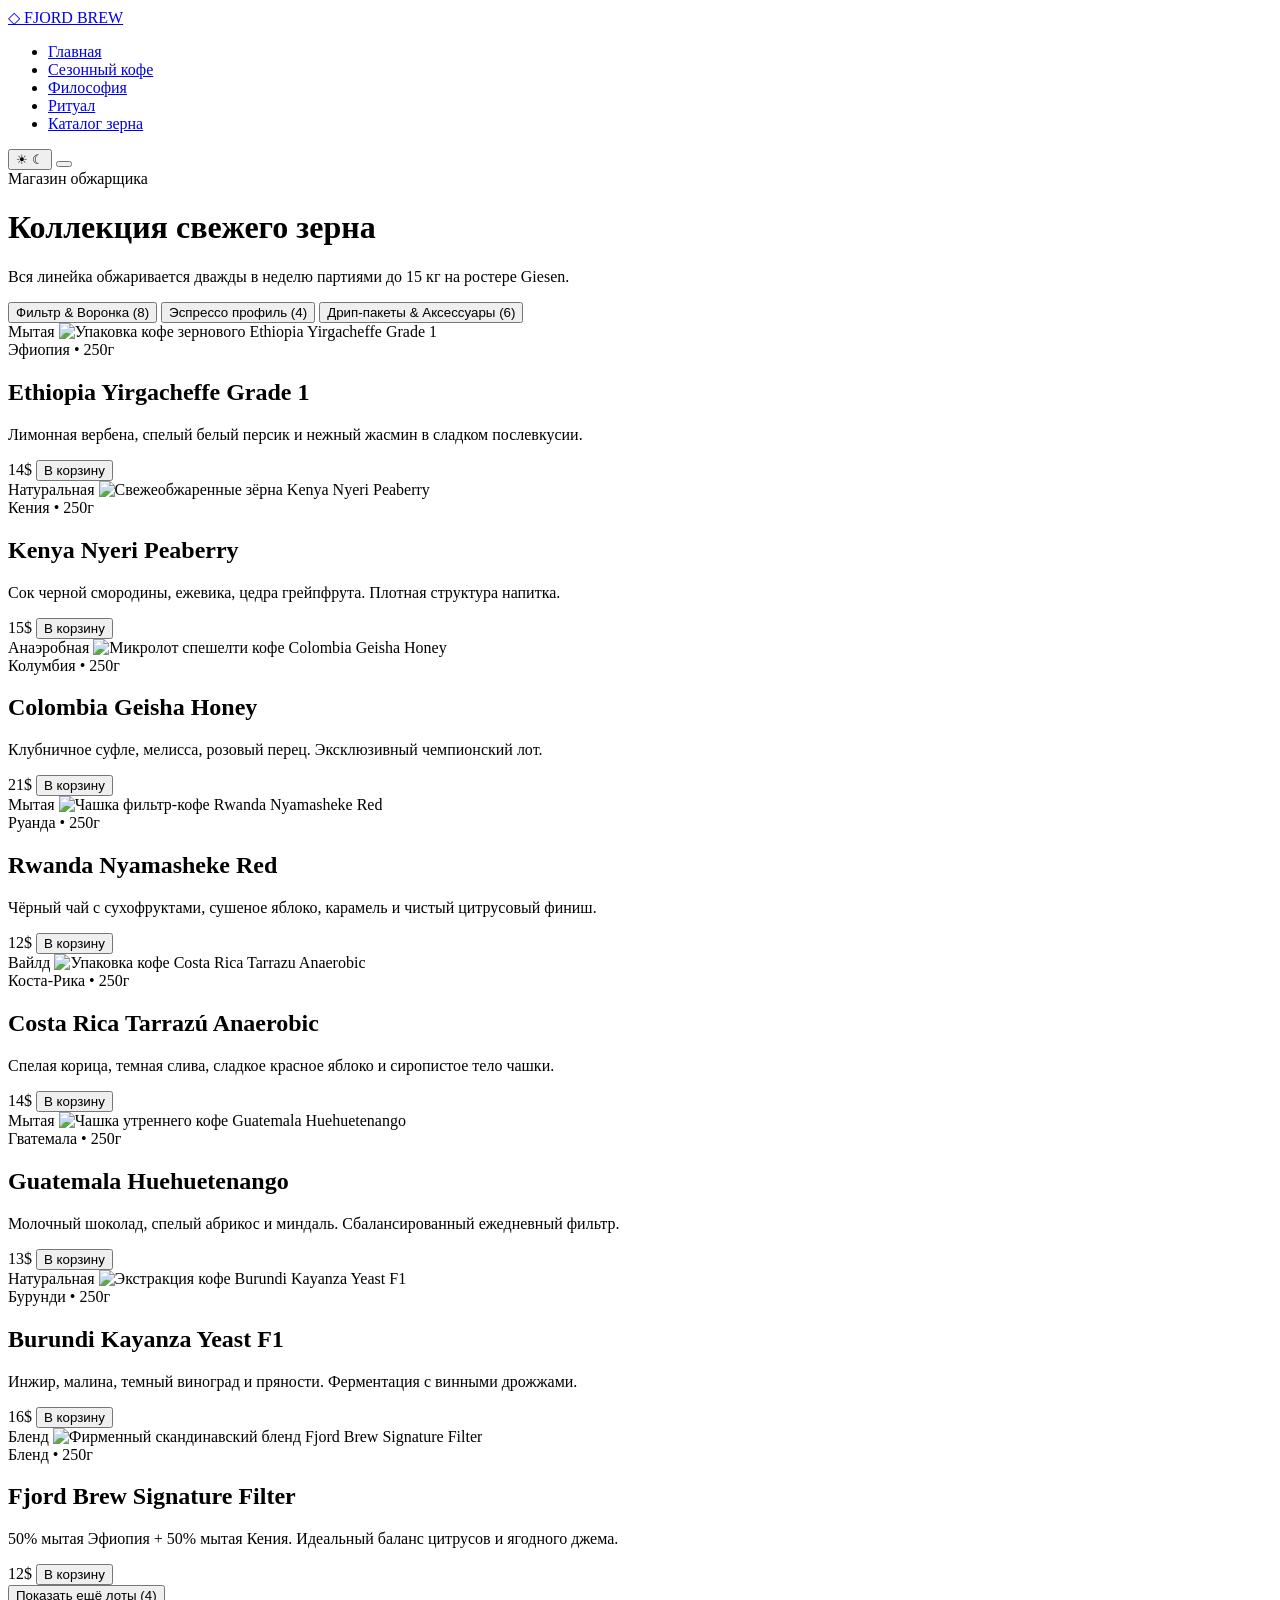
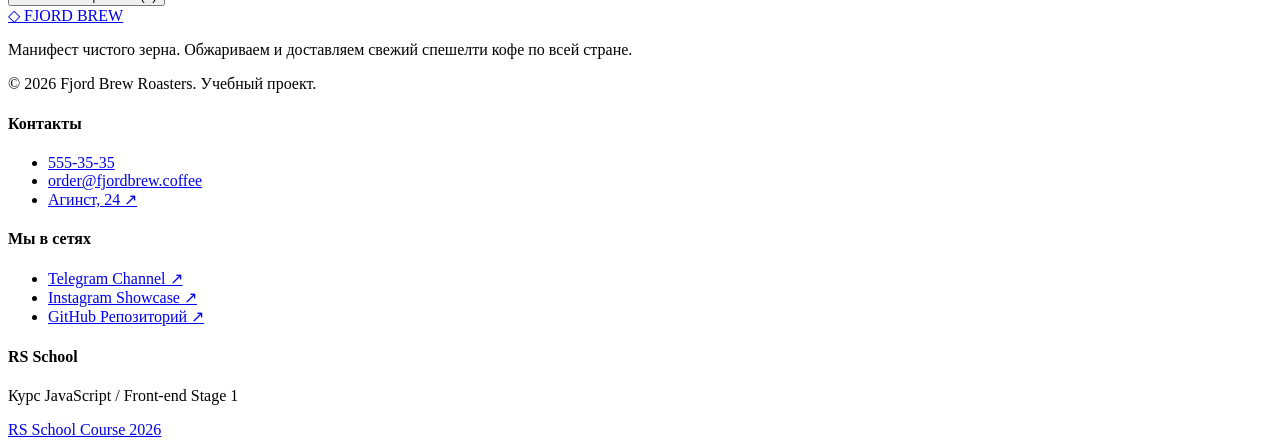
==== menu.html @ 1b370bf7 "feat:add menu html content" ====
<!DOCTYPE html>
<html lang="ru" data-theme="light">
<head>
  <meta charset="UTF-8">
  <meta name="viewport" content="width=device-width, initial-scale=1.0">
  <title>Каталог спешелти кофе — Fjord Brew </title>
  <link rel="icon" href="data:image/svg+xml,<svg xmlns='http://www.w3.org/2000/svg' viewBox='0 0 24 24' fill='%23244238'><path d='M2 21h18v-2H2v2zM20 8h-2V5h2v3zm0-5H4v10a4 4 0 004 4h6a4 4 0 004-4v-3h2a2 2 0 002-2V5a2 2 0 00-2-2z'/></svg>" type="image/svg+xml">
  <link rel="stylesheet" href="styles.css">
</head>
<body>
 
  <header class="header">
    <div class="container header__container">
      <a href="index.html" class="logo" aria-label="Fjord Brew главная">
        <span class="logo__mark">◇</span> FJORD BREW
      </a>

      <nav class="nav" aria-label="Основная навигация">
        <ul class="nav__list">
          <li class="nav__item"><a href="index.html#hero" class="nav__link">Главная</a></li>
          <li class="nav__item"><a href="index.html#featured" class="nav__link">Сезонный кофе</a></li>
          <li class="nav__item"><a href="index.html#philosophy" class="nav__link">Философия</a></li>
          <li class="nav__item"><a href="index.html#ritual" class="nav__link">Ритуал</a></li>
          <li class="nav__item"><a href="catalog.html" class="nav__link active">Каталог зерна</a></li>
        </ul>
      </nav>

      <div class="header__actions">
        <button class="theme-toggle" id="theme-toggle" type="button" aria-label="Переключить тему" title="Сменить тему">
          <span class="theme-toggle__icon theme-toggle__icon--light" aria-hidden="true">☀</span>
          <span class="theme-toggle__icon theme-toggle__icon--dark" aria-hidden="true">☾</span>
        </button>

        <button class="burger-btn" type="button" aria-label="Открыть мобильное меню" aria-expanded="false">
          <span class="burger-btn__bar"></span>
          <span class="burger-btn__bar"></span>
          <span class="burger-btn__bar"></span>
        </button>
      </div>
    </div>
  </header>

  <main class="catalog-page">
    <div class="container">
      
      <header class="catalog-header">
        <span class="badge">Магазин обжарщика</span>
        <h1 class="catalog-title">Коллекция свежего зерна</h1>
        <p class="catalog-desc">Вся линейка обжаривается дважды в неделю партиями до 15 кг на ростере Giesen.</p>
      </header>

      
      <div class="catalog-tabs" role="tablist" aria-label="Категории продуктов">
        <button class="tab-btn active" role="tab" aria-selected="true" type="button">Фильтр &amp; Воронка (8)</button>
        <button class="tab-btn" role="tab" aria-selected="false" type="button">Эспрессо профиль (4)</button>
        <button class="tab-btn" role="tab" aria-selected="false" type="button">Дрип-пакеты &amp; Аксессуары (6)</button>
      </div>

      <section class="catalog-grid" aria-label="Список кофе">
        <article class="product-card">
          <div class="product-card__thumb">
            <span class="product-card__tag">Мытая</span>
            <img 
              src="https://images.unsplash.com/photo-1514432324607-a09d9b4aefdd?auto=format&fit=crop&w=600&q=80" 
              alt="Упаковка кофе зернового Ethiopia Yirgacheffe Grade 1" 
              class="product-card__img"
              loading="lazy"
            >
          </div>
          <div class="product-card__body">
            <span class="product-card__sub">Эфиопия • 250г</span>
            <h2 class="product-card__title">Ethiopia Yirgacheffe Grade 1</h2>
            <p class="product-card__desc">Лимонная вербена, спелый белый персик и нежный жасмин в сладком послевкусии.</p>
            <div class="product-card__footer">
              <span class="product-card__price">14$</span>
              <button class="btn btn--outline" type="button">В корзину</button>
            </div>
          </div>
        </article>

        <article class="product-card">
          <div class="product-card__thumb">
            <span class="product-card__tag">Натуральная</span>
            <img 
              src="https://images.unsplash.com/photo-1509042239860-f550ce710b93?auto=format&fit=crop&w=600&q=80" 
              alt="Свежеобжаренные зёрна Kenya Nyeri Peaberry" 
              class="product-card__img"
              loading="lazy"
            >
          </div>
          <div class="product-card__body">
            <span class="product-card__sub">Кения • 250г</span>
            <h2 class="product-card__title">Kenya Nyeri Peaberry</h2>
            <p class="product-card__desc">Сок черной смородины, ежевика, цедра грейпфрута. Плотная структура напитка.</p>
            <div class="product-card__footer">
              <span class="product-card__price">15$</span>
              <button class="btn btn--outline" type="button">В корзину</button>
            </div>
          </div>
        </article>

       
        <article class="product-card">
          <div class="product-card__thumb">
            <span class="product-card__tag">Анаэробная</span>
            <img 
              src="https://images.unsplash.com/photo-1518832553480-cd0e625ed3e6?auto=format&fit=crop&w=600&q=80" 
              alt="Микролот спешелти кофе Colombia Geisha Honey" 
              class="product-card__img"
              loading="lazy"
            >
          </div>
          <div class="product-card__body">
            <span class="product-card__sub">Колумбия • 250г</span>
            <h2 class="product-card__title">Colombia Geisha Honey</h2>
            <p class="product-card__desc">Клубничное суфле, мелисса, розовый перец. Эксклюзивный чемпионский лот.</p>
            <div class="product-card__footer">
              <span class="product-card__price">21$</span>
              <button class="btn btn--outline" type="button">В корзину</button>
            </div>
          </div>
        </article>

        <article class="product-card">
          <div class="product-card__thumb">
            <span class="product-card__tag">Мытая</span>
            <img 
              src="https://images.unsplash.com/photo-1497935586351-b67a49e012bf?auto=format&fit=crop&w=600&q=80" 
              alt="Чашка фильтр-кофе Rwanda Nyamasheke Red" 
              class="product-card__img"
              loading="lazy"
            >
          </div>
          <div class="product-card__body">
            <span class="product-card__sub">Руанда • 250г</span>
            <h2 class="product-card__title">Rwanda Nyamasheke Red</h2>
            <p class="product-card__desc">Чёрный чай с сухофруктами, сушеное яблоко, карамель и чистый цитрусовый финиш.</p>
            <div class="product-card__footer">
              <span class="product-card__price">12$</span>
              <button class="btn btn--outline" type="button">В корзину</button>
            </div>
          </div>
        </article>

        <article class="product-card">
          <div class="product-card__thumb">
            <span class="product-card__tag">Вайлд</span>
            <img 
              src="https://images.unsplash.com/photo-1521302080334-4bebac2763a6?auto=format&fit=crop&w=600&q=80" 
              alt="Упаковка кофе Costa Rica Tarrazu Anaerobic" 
              class="product-card__img"
              loading="lazy"
            >
          </div>
          <div class="product-card__body">
            <span class="product-card__sub">Коста-Рика • 250г</span>
            <h2 class="product-card__title">Costa Rica Tarrazú Anaerobic</h2>
            <p class="product-card__desc">Спелая корица, темная слива, сладкое красное яблоко и сиропистое тело чашки.</p>
            <div class="product-card__footer">
              <span class="product-card__price">14$</span>
              <button class="btn btn--outline" type="button">В корзину</button>
            </div>
          </div>
        </article>

        <article class="product-card">
          <div class="product-card__thumb">
            <span class="product-card__tag">Мытая</span>
            <img 
              src="https://images.unsplash.com/photo-1511920170033-f8396924c348?auto=format&fit=crop&w=600&q=80" 
              alt="Чашка утреннего кофе Guatemala Huehuetenango" 
              class="product-card__img"
              loading="lazy"
            >
          </div>
          <div class="product-card__body">
            <span class="product-card__sub">Гватемала • 250г</span>
            <h2 class="product-card__title">Guatemala Huehuetenango</h2>
            <p class="product-card__desc">Молочный шоколад, спелый абрикос и миндаль. Сбалансированный ежедневный фильтр.</p>
            <div class="product-card__footer">
              <span class="product-card__price">13$</span>
              <button class="btn btn--outline" type="button">В корзину</button>
            </div>
          </div>
        </article>

        <article class="product-card">
          <div class="product-card__thumb">
            <span class="product-card__tag">Натуральная</span>
            <img 
              src="https://images.unsplash.com/photo-1442512595331-e89e73853f31?auto=format&fit=crop&w=600&q=80" 
              alt="Экстракция кофе Burundi Kayanza Yeast F1" 
              class="product-card__img"
              loading="lazy"
            >
          </div>
          <div class="product-card__body">
            <span class="product-card__sub">Бурунди • 250г</span>
            <h2 class="product-card__title">Burundi Kayanza Yeast F1</h2>
            <p class="product-card__desc">Инжир, малина, темный виноград и пряности. Ферментация с винными дрожжами.</p>
            <div class="product-card__footer">
              <span class="product-card__price">16$</span>
              <button class="btn btn--outline" type="button">В корзину</button>
            </div>
          </div>
        </article>

        <article class="product-card">
          <div class="product-card__thumb">
            <span class="product-card__tag">Бленд</span>
            <img 
              src="https://images.unsplash.com/photo-1501339847302-ac426a4a7cbb?auto=format&fit=crop&w=600&q=80" 
              alt="Фирменный скандинавский бленд Fjord Brew Signature Filter" 
              class="product-card__img"
              loading="lazy"
            >
          </div>
          <div class="product-card__body">
            <span class="product-card__sub">Бленд • 250г</span>
            <h2 class="product-card__title">Fjord Brew Signature Filter</h2>
            <p class="product-card__desc">50% мытая Эфиопия + 50% мытая Кения. Идеальный баланс цитрусов и ягодного джема.</p>
            <div class="product-card__footer">
              <span class="product-card__price">12$</span>
              <button class="btn btn--outline" type="button">В корзину</button>
            </div>
          </div>
        </article>
      </section>

      <div class="catalog-more">
        <button class="btn btn--secondary btn--large" id="load-more-btn" type="button">
          Показать ещё лоты (4)
        </button>
      </div>
    </div>
  </main>


  <footer class="footer">
    <div class="container footer__container">
      <div class="footer__col footer__brand">
        <a href="index.html" class="logo logo--footer">
          <span class="logo__mark">◇</span> FJORD BREW
        </a>
        <p class="footer__text">
          Манифест чистого зерна. Обжариваем и доставляем свежий спешелти кофе по всей стране.
        </p>
        <span class="footer__copy">© 2026 Fjord Brew Roasters. Учебный проект.</span>
      </div>

      <div class="footer__col">
        <h4 class="footer__heading">Контакты</h4>
        <ul class="footer__links">
          <li><a href="tel:+78005553535" class="footer__link">555-35-35</a></li>
          <li><a href="mailto:order@fjordbrew.coffee" class="footer__link">order@fjordbrew.coffee</a></li>
          <li>
            <a href="https://maps.google.com" target="_blank" rel="noopener noreferrer" class="footer__link">
              Агинст, 24 ↗
            </a>
          </li>
        </ul>
      </div>

      <div class="footer__col">
        <h4 class="footer__heading">Мы в сетях</h4>
        <ul class="footer__links">
          <li><a href="https://t.me" target="_blank" rel="noopener noreferrer" class="footer__link">Telegram Channel ↗</a></li>
          <li><a href="https://instagram.com" target="_blank" rel="noopener noreferrer" class="footer__link">Instagram Showcase ↗</a></li>
          <li><a href="https://github.com" target="_blank" rel="noopener noreferrer" class="footer__link">GitHub Репозиторий ↗</a></li>
        </ul>
      </div>

      <div class="footer__col footer__rss">
        <h4 class="footer__heading">RS School</h4>
        <p class="footer__text">Курс JavaScript / Front-end Stage 1</p>
        <a href="https://rs.school/courses/javascript-ru" target="_blank" rel="noopener noreferrer" class="rss-badge" aria-label="RS School JS Course">
          <span class="rss-badge__tag">RS School</span> Course 2026
        </a>
      </div>
    </div>
  </footer>

  <script src="js/script.js"></script>
</body>
</html>
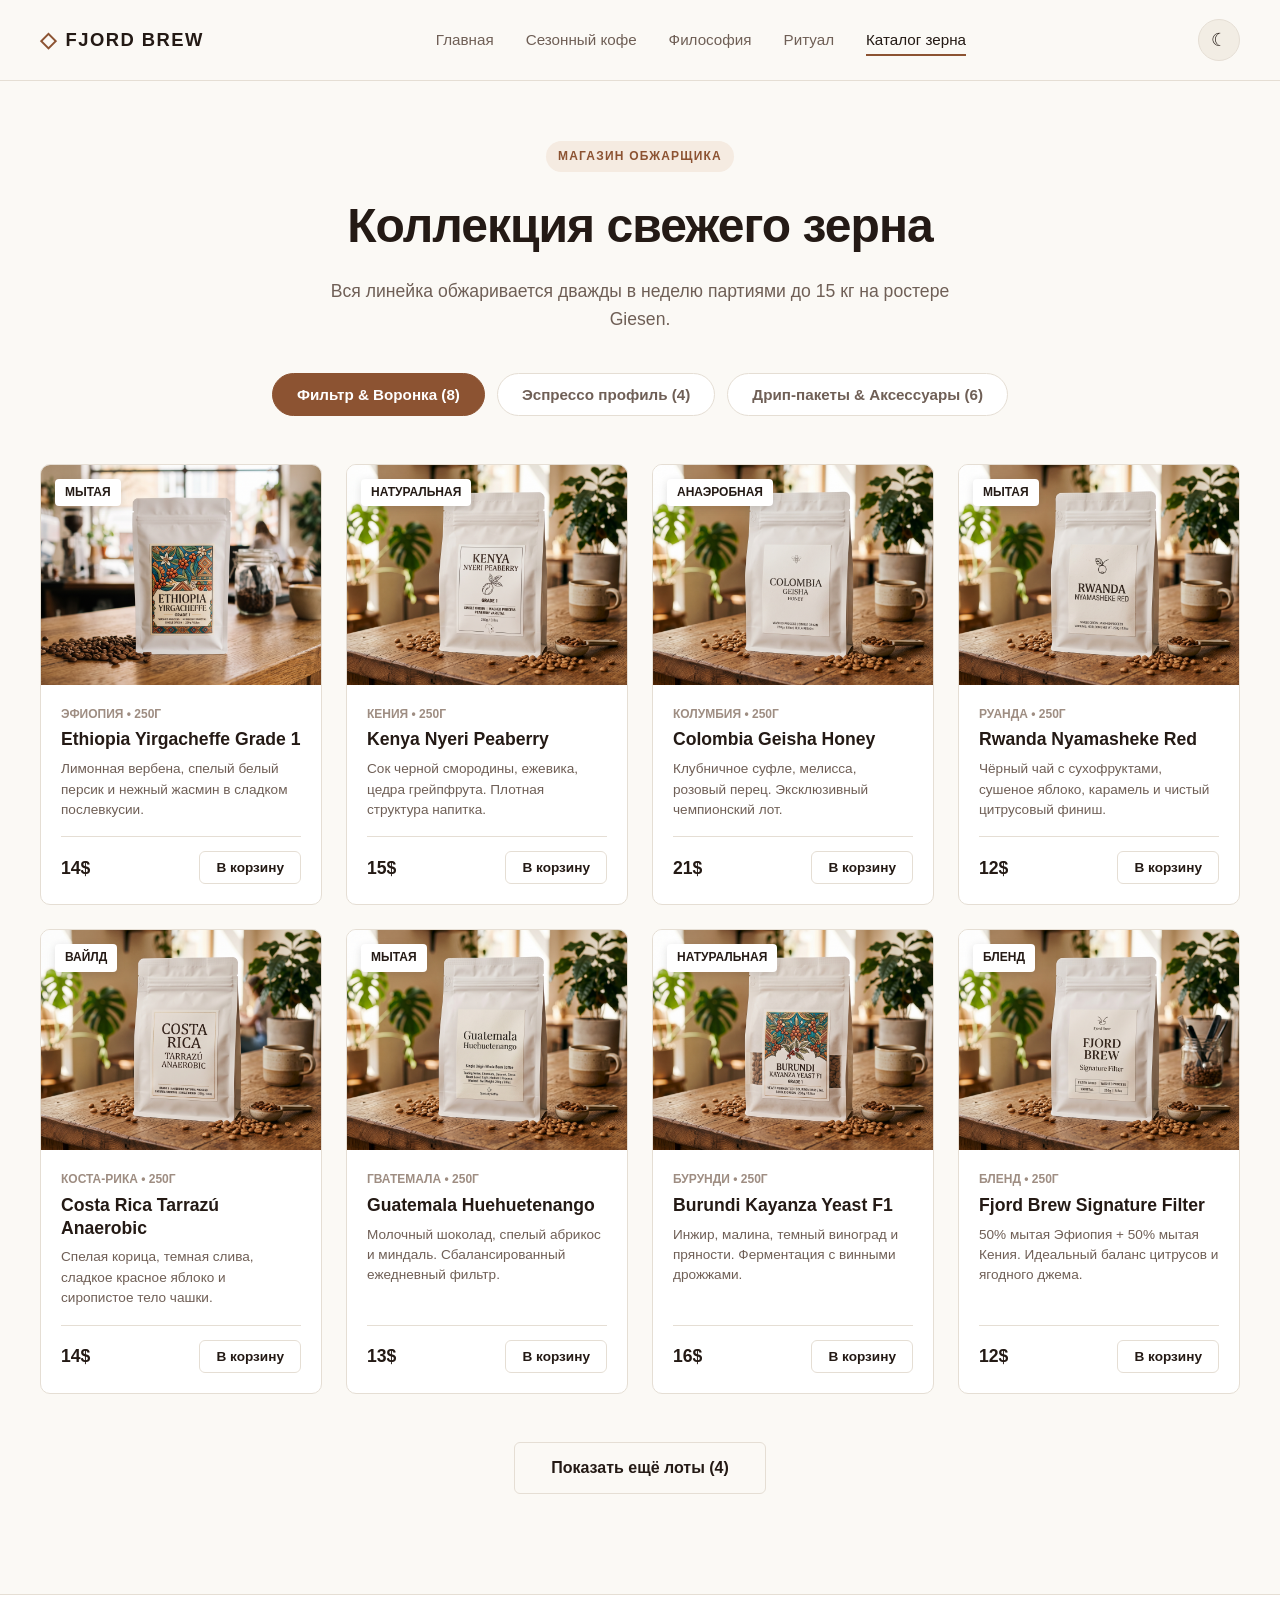
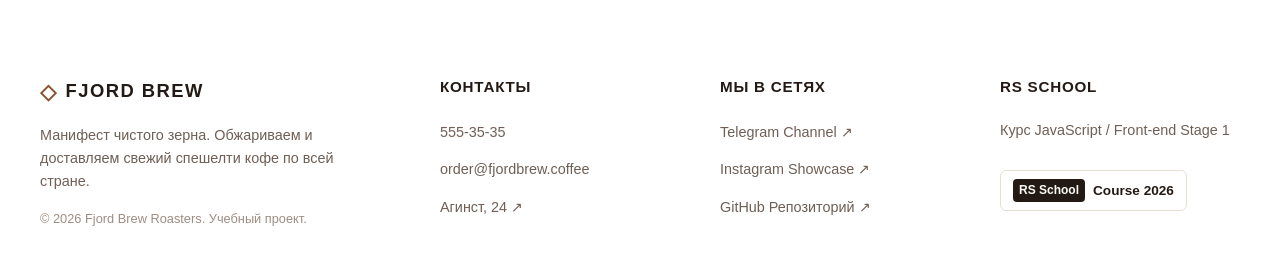
==== commit 5519e442: "feat: add styles and js script" ====
--- a/menu.html
+++ b/menu.html
@@ -1,285 +1,429 @@
-<!DOCTYPE html>
+<!doctype html>
 <html lang="ru" data-theme="light">
-<head>
-  <meta charset="UTF-8">
-  <meta name="viewport" content="width=device-width, initial-scale=1.0">
-  <title>Каталог спешелти кофе — Fjord Brew </title>
-  <link rel="icon" href="data:image/svg+xml,<svg xmlns='http://www.w3.org/2000/svg' viewBox='0 0 24 24' fill='%23244238'><path d='M2 21h18v-2H2v2zM20 8h-2V5h2v3zm0-5H4v10a4 4 0 004 4h6a4 4 0 004-4v-3h2a2 2 0 002-2V5a2 2 0 00-2-2z'/></svg>" type="image/svg+xml">
-  <link rel="stylesheet" href="styles.css">
-</head>
-<body>
- 
-  <header class="header">
-    <div class="container header__container">
-      <a href="index.html" class="logo" aria-label="Fjord Brew главная">
-        <span class="logo__mark">◇</span> FJORD BREW
-      </a>
-
-      <nav class="nav" aria-label="Основная навигация">
-        <ul class="nav__list">
-          <li class="nav__item"><a href="index.html#hero" class="nav__link">Главная</a></li>
-          <li class="nav__item"><a href="index.html#featured" class="nav__link">Сезонный кофе</a></li>
-          <li class="nav__item"><a href="index.html#philosophy" class="nav__link">Философия</a></li>
-          <li class="nav__item"><a href="index.html#ritual" class="nav__link">Ритуал</a></li>
-          <li class="nav__item"><a href="catalog.html" class="nav__link active">Каталог зерна</a></li>
-        </ul>
-      </nav>
-
-      <div class="header__actions">
-        <button class="theme-toggle" id="theme-toggle" type="button" aria-label="Переключить тему" title="Сменить тему">
-          <span class="theme-toggle__icon theme-toggle__icon--light" aria-hidden="true">☀</span>
-          <span class="theme-toggle__icon theme-toggle__icon--dark" aria-hidden="true">☾</span>
-        </button>
-
-        <button class="burger-btn" type="button" aria-label="Открыть мобильное меню" aria-expanded="false">
-          <span class="burger-btn__bar"></span>
-          <span class="burger-btn__bar"></span>
-          <span class="burger-btn__bar"></span>
-        </button>
-      </div>
-    </div>
-  </header>
-
-  <main class="catalog-page">
-    <div class="container">
-      
-      <header class="catalog-header">
-        <span class="badge">Магазин обжарщика</span>
-        <h1 class="catalog-title">Коллекция свежего зерна</h1>
-        <p class="catalog-desc">Вся линейка обжаривается дважды в неделю партиями до 15 кг на ростере Giesen.</p>
-      </header>
-
-      
-      <div class="catalog-tabs" role="tablist" aria-label="Категории продуктов">
-        <button class="tab-btn active" role="tab" aria-selected="true" type="button">Фильтр &amp; Воронка (8)</button>
-        <button class="tab-btn" role="tab" aria-selected="false" type="button">Эспрессо профиль (4)</button>
-        <button class="tab-btn" role="tab" aria-selected="false" type="button">Дрип-пакеты &amp; Аксессуары (6)</button>
-      </div>
-
-      <section class="catalog-grid" aria-label="Список кофе">
-        <article class="product-card">
-          <div class="product-card__thumb">
-            <span class="product-card__tag">Мытая</span>
-            <img 
-              src="https://images.unsplash.com/photo-1514432324607-a09d9b4aefdd?auto=format&fit=crop&w=600&q=80" 
-              alt="Упаковка кофе зернового Ethiopia Yirgacheffe Grade 1" 
-              class="product-card__img"
-              loading="lazy"
-            >
-          </div>
-          <div class="product-card__body">
-            <span class="product-card__sub">Эфиопия • 250г</span>
-            <h2 class="product-card__title">Ethiopia Yirgacheffe Grade 1</h2>
-            <p class="product-card__desc">Лимонная вербена, спелый белый персик и нежный жасмин в сладком послевкусии.</p>
-            <div class="product-card__footer">
-              <span class="product-card__price">14$</span>
-              <button class="btn btn--outline" type="button">В корзину</button>
-            </div>
-          </div>
-        </article>
-
-        <article class="product-card">
-          <div class="product-card__thumb">
-            <span class="product-card__tag">Натуральная</span>
-            <img 
-              src="https://images.unsplash.com/photo-1509042239860-f550ce710b93?auto=format&fit=crop&w=600&q=80" 
-              alt="Свежеобжаренные зёрна Kenya Nyeri Peaberry" 
-              class="product-card__img"
-              loading="lazy"
-            >
-          </div>
-          <div class="product-card__body">
-            <span class="product-card__sub">Кения • 250г</span>
-            <h2 class="product-card__title">Kenya Nyeri Peaberry</h2>
-            <p class="product-card__desc">Сок черной смородины, ежевика, цедра грейпфрута. Плотная структура напитка.</p>
-            <div class="product-card__footer">
-              <span class="product-card__price">15$</span>
-              <button class="btn btn--outline" type="button">В корзину</button>
-            </div>
-          </div>
-        </article>
-
-       
-        <article class="product-card">
-          <div class="product-card__thumb">
-            <span class="product-card__tag">Анаэробная</span>
-            <img 
-              src="https://images.unsplash.com/photo-1518832553480-cd0e625ed3e6?auto=format&fit=crop&w=600&q=80" 
-              alt="Микролот спешелти кофе Colombia Geisha Honey" 
-              class="product-card__img"
-              loading="lazy"
-            >
-          </div>
-          <div class="product-card__body">
-            <span class="product-card__sub">Колумбия • 250г</span>
-            <h2 class="product-card__title">Colombia Geisha Honey</h2>
-            <p class="product-card__desc">Клубничное суфле, мелисса, розовый перец. Эксклюзивный чемпионский лот.</p>
-            <div class="product-card__footer">
-              <span class="product-card__price">21$</span>
-              <button class="btn btn--outline" type="button">В корзину</button>
-            </div>
-          </div>
-        </article>
-
-        <article class="product-card">
-          <div class="product-card__thumb">
-            <span class="product-card__tag">Мытая</span>
-            <img 
-              src="https://images.unsplash.com/photo-1497935586351-b67a49e012bf?auto=format&fit=crop&w=600&q=80" 
-              alt="Чашка фильтр-кофе Rwanda Nyamasheke Red" 
-              class="product-card__img"
-              loading="lazy"
-            >
-          </div>
-          <div class="product-card__body">
-            <span class="product-card__sub">Руанда • 250г</span>
-            <h2 class="product-card__title">Rwanda Nyamasheke Red</h2>
-            <p class="product-card__desc">Чёрный чай с сухофруктами, сушеное яблоко, карамель и чистый цитрусовый финиш.</p>
-            <div class="product-card__footer">
-              <span class="product-card__price">12$</span>
-              <button class="btn btn--outline" type="button">В корзину</button>
-            </div>
-          </div>
-        </article>
-
-        <article class="product-card">
-          <div class="product-card__thumb">
-            <span class="product-card__tag">Вайлд</span>
-            <img 
-              src="https://images.unsplash.com/photo-1521302080334-4bebac2763a6?auto=format&fit=crop&w=600&q=80" 
-              alt="Упаковка кофе Costa Rica Tarrazu Anaerobic" 
-              class="product-card__img"
-              loading="lazy"
-            >
-          </div>
-          <div class="product-card__body">
-            <span class="product-card__sub">Коста-Рика • 250г</span>
-            <h2 class="product-card__title">Costa Rica Tarrazú Anaerobic</h2>
-            <p class="product-card__desc">Спелая корица, темная слива, сладкое красное яблоко и сиропистое тело чашки.</p>
-            <div class="product-card__footer">
-              <span class="product-card__price">14$</span>
-              <button class="btn btn--outline" type="button">В корзину</button>
-            </div>
-          </div>
-        </article>
-
-        <article class="product-card">
-          <div class="product-card__thumb">
-            <span class="product-card__tag">Мытая</span>
-            <img 
-              src="https://images.unsplash.com/photo-1511920170033-f8396924c348?auto=format&fit=crop&w=600&q=80" 
-              alt="Чашка утреннего кофе Guatemala Huehuetenango" 
-              class="product-card__img"
-              loading="lazy"
-            >
-          </div>
-          <div class="product-card__body">
-            <span class="product-card__sub">Гватемала • 250г</span>
-            <h2 class="product-card__title">Guatemala Huehuetenango</h2>
-            <p class="product-card__desc">Молочный шоколад, спелый абрикос и миндаль. Сбалансированный ежедневный фильтр.</p>
-            <div class="product-card__footer">
-              <span class="product-card__price">13$</span>
-              <button class="btn btn--outline" type="button">В корзину</button>
-            </div>
-          </div>
-        </article>
-
-        <article class="product-card">
-          <div class="product-card__thumb">
-            <span class="product-card__tag">Натуральная</span>
-            <img 
-              src="https://images.unsplash.com/photo-1442512595331-e89e73853f31?auto=format&fit=crop&w=600&q=80" 
-              alt="Экстракция кофе Burundi Kayanza Yeast F1" 
-              class="product-card__img"
-              loading="lazy"
-            >
-          </div>
-          <div class="product-card__body">
-            <span class="product-card__sub">Бурунди • 250г</span>
-            <h2 class="product-card__title">Burundi Kayanza Yeast F1</h2>
-            <p class="product-card__desc">Инжир, малина, темный виноград и пряности. Ферментация с винными дрожжами.</p>
-            <div class="product-card__footer">
-              <span class="product-card__price">16$</span>
-              <button class="btn btn--outline" type="button">В корзину</button>
-            </div>
-          </div>
-        </article>
-
-        <article class="product-card">
-          <div class="product-card__thumb">
-            <span class="product-card__tag">Бленд</span>
-            <img 
-              src="https://images.unsplash.com/photo-1501339847302-ac426a4a7cbb?auto=format&fit=crop&w=600&q=80" 
-              alt="Фирменный скандинавский бленд Fjord Brew Signature Filter" 
-              class="product-card__img"
-              loading="lazy"
-            >
-          </div>
-          <div class="product-card__body">
-            <span class="product-card__sub">Бленд • 250г</span>
-            <h2 class="product-card__title">Fjord Brew Signature Filter</h2>
-            <p class="product-card__desc">50% мытая Эфиопия + 50% мытая Кения. Идеальный баланс цитрусов и ягодного джема.</p>
-            <div class="product-card__footer">
-              <span class="product-card__price">12$</span>
-              <button class="btn btn--outline" type="button">В корзину</button>
-            </div>
-          </div>
-        </article>
-      </section>
-
-      <div class="catalog-more">
-        <button class="btn btn--secondary btn--large" id="load-more-btn" type="button">
-          Показать ещё лоты (4)
-        </button>
-      </div>
-    </div>
-  </main>
-
-
-  <footer class="footer">
-    <div class="container footer__container">
-      <div class="footer__col footer__brand">
-        <a href="index.html" class="logo logo--footer">
+  <head>
+    <meta charset="UTF-8" />
+    <meta name="viewport" content="width=device-width, initial-scale=1.0" />
+    <title>Каталог спешелти кофе — Fjord Brew</title>
+    <link
+      rel="icon"
+      href="data:image/svg+xml,<svg xmlns='http://www.w3.org/2000/svg' viewBox='0 0 24 24' fill='%23244238'><path d='M2 21h18v-2H2v2zM20 8h-2V5h2v3zm0-5H4v10a4 4 0 004 4h6a4 4 0 004-4v-3h2a2 2 0 002-2V5a2 2 0 00-2-2z'/></svg>"
+      type="image/svg+xml"
+    />
+    <link rel="stylesheet" href="styles.css" />
+  </head>
+  <body>
+    <header class="header">
+      <div class="container header__container">
+        <a href="index.html" class="logo" aria-label="Fjord Brew главная">
           <span class="logo__mark">◇</span> FJORD BREW
         </a>
-        <p class="footer__text">
-          Манифест чистого зерна. Обжариваем и доставляем свежий спешелти кофе по всей стране.
-        </p>
-        <span class="footer__copy">© 2026 Fjord Brew Roasters. Учебный проект.</span>
+
+        <nav class="nav" aria-label="Основная навигация">
+          <ul class="nav__list">
+            <li class="nav__item">
+              <a href="index.html#hero" class="nav__link">Главная</a>
+            </li>
+            <li class="nav__item">
+              <a href="index.html#featured" class="nav__link">Сезонный кофе</a>
+            </li>
+            <li class="nav__item">
+              <a href="index.html#philosophy" class="nav__link">Философия</a>
+            </li>
+            <li class="nav__item">
+              <a href="index.html#ritual" class="nav__link">Ритуал</a>
+            </li>
+            <li class="nav__item">
+              <a href="catalog.html" class="nav__link active">Каталог зерна</a>
+            </li>
+          </ul>
+        </nav>
+
+        <div class="header__actions">
+          <button
+            class="theme-toggle"
+            id="theme-toggle"
+            type="button"
+            aria-label="Переключить тему"
+            title="Сменить тему"
+          >
+            <span
+              class="theme-toggle__icon theme-toggle__icon--light"
+              aria-hidden="true"
+              >☀</span
+            >
+            <span
+              class="theme-toggle__icon theme-toggle__icon--dark"
+              aria-hidden="true"
+              >☾</span
+            >
+          </button>
+
+          <button
+            class="burger-btn"
+            type="button"
+            aria-label="Открыть мобильное меню"
+            aria-expanded="false"
+          >
+            <span class="burger-btn__bar"></span>
+            <span class="burger-btn__bar"></span>
+            <span class="burger-btn__bar"></span>
+          </button>
+        </div>
       </div>
-
-      <div class="footer__col">
-        <h4 class="footer__heading">Контакты</h4>
-        <ul class="footer__links">
-          <li><a href="tel:+78005553535" class="footer__link">555-35-35</a></li>
-          <li><a href="mailto:order@fjordbrew.coffee" class="footer__link">order@fjordbrew.coffee</a></li>
-          <li>
-            <a href="https://maps.google.com" target="_blank" rel="noopener noreferrer" class="footer__link">
-              Агинст, 24 ↗
-            </a>
-          </li>
-        </ul>
+    </header>
+
+    <main class="catalog-page">
+      <div class="container">
+        <header class="catalog-header">
+          <span class="badge">Магазин обжарщика</span>
+          <h1 class="catalog-title">Коллекция свежего зерна</h1>
+          <p class="catalog-desc">
+            Вся линейка обжаривается дважды в неделю партиями до 15 кг на
+            ростере Giesen.
+          </p>
+        </header>
+
+        <div
+          class="catalog-tabs"
+          role="tablist"
+          aria-label="Категории продуктов"
+        >
+          <button
+            class="tab-btn active"
+            role="tab"
+            aria-selected="true"
+            type="button"
+          >
+            Фильтр &amp; Воронка (8)
+          </button>
+          <button
+            class="tab-btn"
+            role="tab"
+            aria-selected="false"
+            type="button"
+          >
+            Эспрессо профиль (4)
+          </button>
+          <button
+            class="tab-btn"
+            role="tab"
+            aria-selected="false"
+            type="button"
+          >
+            Дрип-пакеты &amp; Аксессуары (6)
+          </button>
+        </div>
+
+        <section class="catalog-grid" aria-label="Список кофе">
+          <article class="product-card">
+            <div class="product-card__thumb">
+              <span class="product-card__tag">Мытая</span>
+              <img
+                src="assets/menu/card1.jpg"
+                alt="Упаковка кофе зернового Ethiopia Yirgacheffe Grade 1"
+                class="product-card__img"
+                loading="lazy"
+              />
+            </div>
+            <div class="product-card__body">
+              <span class="product-card__sub">Эфиопия • 250г</span>
+              <h2 class="product-card__title">Ethiopia Yirgacheffe Grade 1</h2>
+              <p class="product-card__desc">
+                Лимонная вербена, спелый белый персик и нежный жасмин в сладком
+                послевкусии.
+              </p>
+              <div class="product-card__footer">
+                <span class="product-card__price">14$</span>
+                <button class="btn btn--outline" type="button">
+                  В корзину
+                </button>
+              </div>
+            </div>
+          </article>
+
+          <article class="product-card">
+            <div class="product-card__thumb">
+              <span class="product-card__tag">Натуральная</span>
+              <img
+                src="assets/menu/card2.jpg"
+                alt="Свежеобжаренные зёрна Kenya Nyeri Peaberry"
+                class="product-card__img"
+                loading="lazy"
+              />
+            </div>
+            <div class="product-card__body">
+              <span class="product-card__sub">Кения • 250г</span>
+              <h2 class="product-card__title">Kenya Nyeri Peaberry</h2>
+              <p class="product-card__desc">
+                Сок черной смородины, ежевика, цедра грейпфрута. Плотная
+                структура напитка.
+              </p>
+              <div class="product-card__footer">
+                <span class="product-card__price">15$</span>
+                <button class="btn btn--outline" type="button">
+                  В корзину
+                </button>
+              </div>
+            </div>
+          </article>
+
+          <article class="product-card">
+            <div class="product-card__thumb">
+              <span class="product-card__tag">Анаэробная</span>
+              <img
+                src="assets/menu/card3.jpg"
+                alt="Микролот спешелти кофе Colombia Geisha Honey"
+                class="product-card__img"
+                loading="lazy"
+              />
+            </div>
+            <div class="product-card__body">
+              <span class="product-card__sub">Колумбия • 250г</span>
+              <h2 class="product-card__title">Colombia Geisha Honey</h2>
+              <p class="product-card__desc">
+                Клубничное суфле, мелисса, розовый перец. Эксклюзивный
+                чемпионский лот.
+              </p>
+              <div class="product-card__footer">
+                <span class="product-card__price">21$</span>
+                <button class="btn btn--outline" type="button">
+                  В корзину
+                </button>
+              </div>
+            </div>
+          </article>
+
+          <article class="product-card">
+            <div class="product-card__thumb">
+              <span class="product-card__tag">Мытая</span>
+              <img
+                src="assets/menu/card4.jpg"
+                alt="Чашка фильтр-кофе Rwanda Nyamasheke Red"
+                class="product-card__img"
+                loading="lazy"
+              />
+            </div>
+            <div class="product-card__body">
+              <span class="product-card__sub">Руанда • 250г</span>
+              <h2 class="product-card__title">Rwanda Nyamasheke Red</h2>
+              <p class="product-card__desc">
+                Чёрный чай с сухофруктами, сушеное яблоко, карамель и чистый
+                цитрусовый финиш.
+              </p>
+              <div class="product-card__footer">
+                <span class="product-card__price">12$</span>
+                <button class="btn btn--outline" type="button">
+                  В корзину
+                </button>
+              </div>
+            </div>
+          </article>
+
+          <article class="product-card">
+            <div class="product-card__thumb">
+              <span class="product-card__tag">Вайлд</span>
+              <img
+                src="assets/menu/card5.jpg"
+                alt="Упаковка кофе Costa Rica Tarrazu Anaerobic"
+                class="product-card__img"
+                loading="lazy"
+              />
+            </div>
+            <div class="product-card__body">
+              <span class="product-card__sub">Коста-Рика • 250г</span>
+              <h2 class="product-card__title">Costa Rica Tarrazú Anaerobic</h2>
+              <p class="product-card__desc">
+                Спелая корица, темная слива, сладкое красное яблоко и сиропистое
+                тело чашки.
+              </p>
+              <div class="product-card__footer">
+                <span class="product-card__price">14$</span>
+                <button class="btn btn--outline" type="button">
+                  В корзину
+                </button>
+              </div>
+            </div>
+          </article>
+
+          <article class="product-card">
+            <div class="product-card__thumb">
+              <span class="product-card__tag">Мытая</span>
+              <img
+                src="assets/menu/card6.jpg"
+                alt="Чашка утреннего кофе Guatemala Huehuetenango"
+                class="product-card__img"
+                loading="lazy"
+              />
+            </div>
+            <div class="product-card__body">
+              <span class="product-card__sub">Гватемала • 250г</span>
+              <h2 class="product-card__title">Guatemala Huehuetenango</h2>
+              <p class="product-card__desc">
+                Молочный шоколад, спелый абрикос и миндаль. Сбалансированный
+                ежедневный фильтр.
+              </p>
+              <div class="product-card__footer">
+                <span class="product-card__price">13$</span>
+                <button class="btn btn--outline" type="button">
+                  В корзину
+                </button>
+              </div>
+            </div>
+          </article>
+
+          <article class="product-card">
+            <div class="product-card__thumb">
+              <span class="product-card__tag">Натуральная</span>
+              <img
+                src="assets/menu/card7.jpg"
+                alt="Экстракция кофе Burundi Kayanza Yeast F1"
+                class="product-card__img"
+                loading="lazy"
+              />
+            </div>
+            <div class="product-card__body">
+              <span class="product-card__sub">Бурунди • 250г</span>
+              <h2 class="product-card__title">Burundi Kayanza Yeast F1</h2>
+              <p class="product-card__desc">
+                Инжир, малина, темный виноград и пряности. Ферментация с винными
+                дрожжами.
+              </p>
+              <div class="product-card__footer">
+                <span class="product-card__price">16$</span>
+                <button class="btn btn--outline" type="button">
+                  В корзину
+                </button>
+              </div>
+            </div>
+          </article>
+
+          <article class="product-card">
+            <div class="product-card__thumb">
+              <span class="product-card__tag">Бленд</span>
+              <img
+                src="assets/menu/card8.jpg"
+                alt="Фирменный скандинавский бленд Fjord Brew Signature Filter"
+                class="product-card__img"
+                loading="lazy"
+              />
+            </div>
+            <div class="product-card__body">
+              <span class="product-card__sub">Бленд • 250г</span>
+              <h2 class="product-card__title">Fjord Brew Signature Filter</h2>
+              <p class="product-card__desc">
+                50% мытая Эфиопия + 50% мытая Кения. Идеальный баланс цитрусов и
+                ягодного джема.
+              </p>
+              <div class="product-card__footer">
+                <span class="product-card__price">12$</span>
+                <button class="btn btn--outline" type="button">
+                  В корзину
+                </button>
+              </div>
+            </div>
+          </article>
+        </section>
+
+        <div class="catalog-more">
+          <button
+            class="btn btn--secondary btn--large"
+            id="load-more-btn"
+            type="button"
+          >
+            Показать ещё лоты (4)
+          </button>
+        </div>
       </div>
-
-      <div class="footer__col">
-        <h4 class="footer__heading">Мы в сетях</h4>
-        <ul class="footer__links">
-          <li><a href="https://t.me" target="_blank" rel="noopener noreferrer" class="footer__link">Telegram Channel ↗</a></li>
-          <li><a href="https://instagram.com" target="_blank" rel="noopener noreferrer" class="footer__link">Instagram Showcase ↗</a></li>
-          <li><a href="https://github.com" target="_blank" rel="noopener noreferrer" class="footer__link">GitHub Репозиторий ↗</a></li>
-        </ul>
+    </main>
+
+    <footer class="footer">
+      <div class="container footer__container">
+        <div class="footer__col footer__brand">
+          <a href="index.html" class="logo logo--footer">
+            <span class="logo__mark">◇</span> FJORD BREW
+          </a>
+          <p class="footer__text">
+            Манифест чистого зерна. Обжариваем и доставляем свежий спешелти кофе
+            по всей стране.
+          </p>
+          <span class="footer__copy"
+            >© 2026 Fjord Brew Roasters. Учебный проект.</span
+          >
+        </div>
+
+        <div class="footer__col">
+          <h4 class="footer__heading">Контакты</h4>
+          <ul class="footer__links">
+            <li>
+              <a href="tel:+78005553535" class="footer__link">555-35-35</a>
+            </li>
+            <li>
+              <a href="mailto:order@fjordbrew.coffee" class="footer__link"
+                >order@fjordbrew.coffee</a
+              >
+            </li>
+            <li>
+              <a
+                href="https://maps.google.com"
+                target="_blank"
+                rel="noopener noreferrer"
+                class="footer__link"
+              >
+                Агинст, 24 ↗
+              </a>
+            </li>
+          </ul>
+        </div>
+
+        <div class="footer__col">
+          <h4 class="footer__heading">Мы в сетях</h4>
+          <ul class="footer__links">
+            <li>
+              <a
+                href="https://t.me"
+                target="_blank"
+                rel="noopener noreferrer"
+                class="footer__link"
+                >Telegram Channel ↗</a
+              >
+            </li>
+            <li>
+              <a
+                href="https://instagram.com"
+                target="_blank"
+                rel="noopener noreferrer"
+                class="footer__link"
+                >Instagram Showcase ↗</a
+              >
+            </li>
+            <li>
+              <a
+                href="https://github.com"
+                target="_blank"
+                rel="noopener noreferrer"
+                class="footer__link"
+                >GitHub Репозиторий ↗</a
+              >
+            </li>
+          </ul>
+        </div>
+
+        <div class="footer__col footer__rss">
+          <h4 class="footer__heading">RS School</h4>
+          <p class="footer__text">Курс JavaScript / Front-end Stage 1</p>
+          <a
+            href="https://rs.school/courses/javascript"
+            target="_blank"
+            rel="noopener noreferrer"
+            class="rss-badge"
+            aria-label="RS School JS Course"
+          >
+            <span class="rss-badge__tag">RS School</span> Course 2026
+          </a>
+        </div>
       </div>
-
-      <div class="footer__col footer__rss">
-        <h4 class="footer__heading">RS School</h4>
-        <p class="footer__text">Курс JavaScript / Front-end Stage 1</p>
-        <a href="https://rs.school/courses/javascript-ru" target="_blank" rel="noopener noreferrer" class="rss-badge" aria-label="RS School JS Course">
-          <span class="rss-badge__tag">RS School</span> Course 2026
-        </a>
-      </div>
-    </div>
-  </footer>
-
-  <script src="js/script.js"></script>
-</body>
-</html>+    </footer>
+
+    <script src="js/script.js"></script>
+  </body>
+</html>
--- a/styles.css
+++ b/styles.css
@@ -0,0 +1,1006 @@
+
+:root {
+  --bg-color: #fbf9f5;
+  --surface-color: #ffffff;
+  --surface-alt: #f2ede4;
+  --text-main: #241a15;
+  --text-muted: #6f5f56;
+  --text-dim: #9e8d82;
+  --border-color: #e5ded4;
+  --accent-color: #8c5332;
+  --accent-hover: #6a3a1f;
+  --accent-light: #f5ebe1;
+  --card-shadow: 0 4px 20px rgba(60, 40, 30, 0.06);
+  --header-bg: rgba(251, 249, 245, 0.92);
+  --transition-speed: 0.25s;
+}
+
+[data-theme="dark"] {
+  --bg-color: #171311;
+  --surface-color: #221c18;
+  --surface-alt: #2c2420;
+  --text-main: #f5eee8;
+  --text-muted: #b8a79b;
+  --text-dim: #7f6e62;
+  --border-color: #3b302a;
+  --accent-color: #d89b65;
+  --accent-hover: #e6b07f;
+  --accent-light: #36261d;
+  --card-shadow: 0 4px 20px rgba(0, 0, 0, 0.45);
+  --header-bg: rgba(23, 19, 17, 0.92);
+}
+
+*, *::before, *::after {
+  box-sizing: border-box;
+  margin: 0;
+  padding: 0;
+}
+
+html {
+  scroll-behavior: smooth;
+}
+
+body {
+  font-family: -apple-system, BlinkMacSystemFont, "Segoe UI", Roboto, "Helvetica Neue", Arial, sans-serif;
+  font-size: 16px;
+  line-height: 1.6;
+  color: var(--text-main);
+  background-color: var(--bg-color);
+  min-height: 100vh;
+  display: flex;
+  flex-direction: column;
+  overflow-x: hidden;
+  transition: background-color var(--transition-speed) ease, color var(--transition-speed) ease;
+}
+
+main {
+  flex: 1 0 auto;
+}
+
+.container {
+  width: 100%;
+  max-width: 1440px;
+  margin: 0 auto;
+  padding: 0 40px;
+}
+
+a {
+  color: inherit;
+  text-decoration: none;
+  transition: color var(--transition-speed) ease, opacity var(--transition-speed) ease;
+}
+
+ul {
+  list-style: none;
+}
+
+img {
+  max-width: 100%;
+  height: auto;
+  display: block;
+}
+
+.badge {
+  display: inline-block;
+  font-size: 0.75rem;
+  font-weight: 700;
+  text-transform: uppercase;
+  letter-spacing: 0.1em;
+  padding: 6px 12px;
+  background-color: var(--accent-light);
+  color: var(--accent-color);
+  border-radius: 40px;
+  margin-bottom: 16px;
+}
+
+.section-head {
+  display: flex;
+  justify-content: space-between;
+  align-items: flex-end;
+  margin-bottom: 40px;
+  gap: 20px;
+}
+
+.section-head.text-center {
+  text-align: center;
+  flex-direction: column;
+  align-items: center;
+}
+
+.section-title {
+  font-size: 2.5rem;
+  font-weight: 600;
+  letter-spacing: -0.02em;
+  line-height: 1.2;
+}
+
+.section-subtitle {
+  color: var(--text-muted);
+  font-size: 1.125rem;
+  margin-top: 8px;
+}
+
+
+.btn {
+  display: inline-flex;
+  align-items: center;
+  justify-content: center;
+  font-size: 0.95rem;
+  font-weight: 600;
+  padding: 14px 28px;
+  border-radius: 6px;
+  border: 1px solid transparent;
+  cursor: pointer;
+  transition: all var(--transition-speed) ease;
+  white-space: nowrap;
+}
+
+.btn--primary {
+  background-color: var(--accent-color);
+  color: #ffffff;
+}
+
+.btn--primary:hover {
+  background-color: var(--accent-hover);
+  transform: translateY(-2px);
+}
+
+.btn--secondary {
+  background-color: transparent;
+  border-color: var(--border-color);
+  color: var(--text-main);
+}
+
+.btn--secondary:hover {
+  border-color: var(--text-main);
+  background-color: var(--surface-alt);
+}
+
+.btn--outline {
+  background: transparent;
+  border: 1px solid var(--border-color);
+  color: var(--text-main);
+  padding: 8px 16px;
+  font-size: 0.85rem;
+}
+
+.btn--outline:hover {
+  background-color: var(--accent-color);
+  border-color: var(--accent-color);
+  color: #ffffff;
+}
+
+.btn--large {
+  padding: 16px 36px;
+  font-size: 1rem;
+}
+
+
+.header {
+  position: sticky;
+  top: 0;
+  z-index: 100;
+  background-color: var(--header-bg);
+  backdrop-filter: blur(8px);
+  border-bottom: 1px solid var(--border-color);
+}
+
+.header__container {
+  display: flex;
+  align-items: center;
+  justify-content: space-between;
+  height: 80px;
+}
+
+.logo {
+  font-size: 1.15rem;
+  font-weight: 800;
+  letter-spacing: 0.08em;
+  display: flex;
+  align-items: center;
+  gap: 8px;
+}
+
+.logo__mark {
+  color: var(--accent-color);
+  font-size: 1.3rem;
+}
+
+.nav__list {
+  display: flex;
+  gap: 32px;
+}
+
+.nav__link {
+  font-size: 0.95rem;
+  color: var(--text-muted);
+  font-weight: 500;
+  position: relative;
+  padding: 8px 0;
+}
+
+.nav__link:hover,
+.nav__link.active {
+  color: var(--text-main);
+}
+
+.nav__link.active::after {
+  content: "";
+  position: absolute;
+  bottom: 0;
+  left: 0;
+  width: 100%;
+  height: 2px;
+  background-color: var(--accent-color);
+}
+
+.header__actions {
+  display: flex;
+  align-items: center;
+  gap: 16px;
+}
+
+
+.theme-toggle {
+  background: var(--surface-alt);
+  border: 1px solid var(--border-color);
+  color: var(--text-main);
+  width: 42px;
+  height: 42px;
+  border-radius: 50%;
+  cursor: pointer;
+  display: flex;
+  align-items: center;
+  justify-content: center;
+  font-size: 1.1rem;
+  transition: transform var(--transition-speed) ease, background-color var(--transition-speed) ease;
+}
+
+.theme-toggle:hover {
+  transform: rotate(15deg);
+}
+
+[data-theme="light"] .theme-toggle__icon--light {
+  display: none;
+}
+[data-theme="light"] .theme-toggle__icon--dark {
+  display: inline;
+}
+[data-theme="dark"] .theme-toggle__icon--light {
+  display: inline;
+}
+[data-theme="dark"] .theme-toggle__icon--dark {
+  display: none;
+}
+
+.burger-btn {
+  display: none;
+  flex-direction: column;
+  justify-content: center;
+  gap: 5px;
+  width: 42px;
+  height: 42px;
+  padding: 8px;
+  background: transparent;
+  border: 1px solid var(--border-color);
+  border-radius: 6px;
+  cursor: pointer;
+}
+
+.burger-btn__bar {
+  display: block;
+  width: 100%;
+  height: 2px;
+  background-color: var(--text-main);
+  transition: all var(--transition-speed) ease;
+}
+
+
+.hero {
+  padding: 80px 0;
+  border-bottom: 1px solid var(--border-color);
+}
+
+.hero__container {
+  display: grid;
+  grid-template-columns: 1.2fr 0.8fr;
+  align-items: center;
+  gap: 60px;
+}
+
+.hero__title {
+  font-size: 3.5rem;
+  font-weight: 700;
+  line-height: 1.1;
+  letter-spacing: -0.03em;
+  margin-bottom: 24px;
+}
+
+.hero__subtitle {
+  font-size: 1.25rem;
+  color: var(--text-muted);
+  max-width: 580px;
+  margin-bottom: 36px;
+}
+
+.hero__actions {
+  display: flex;
+  gap: 16px;
+  flex-wrap: wrap;
+}
+
+.hero__card-preview {
+  background: var(--surface-color);
+  border: 1px solid var(--border-color);
+  border-radius: 12px;
+  padding: 30px;
+  box-shadow: var(--card-shadow);
+  display: flex;
+  flex-direction: column;
+  align-items: center;
+  text-align: center;
+}
+
+.hero__card-tag {
+  font-size: 0.8rem;
+  letter-spacing: 0.05em;
+  color: var(--text-dim);
+  text-transform: uppercase;
+  margin-bottom: 16px;
+}
+
+.hero__card-media {
+  width: 100%;
+  max-width: 320px;
+  height: 280px;
+  border-radius: 8px;
+  overflow: hidden;
+  margin-bottom: 20px;
+}
+
+.hero__card-img {
+  width: 100%;
+  height: 100%;
+  object-fit: cover;
+  transition: transform var(--transition-speed) ease;
+}
+
+.hero__card-preview:hover .hero__card-img {
+  transform: scale(1.03);
+}
+
+.hero__card-label {
+  font-size: 0.9rem;
+  color: var(--text-muted);
+  max-width: 240px;
+}
+
+
+
+.slider-section {
+  padding: 90px 0;
+  border-bottom: 1px solid var(--border-color);
+}
+
+.slider-controls {
+  display: flex;
+  gap: 12px;
+}
+
+.slider-btn {
+  width: 48px;
+  height: 48px;
+  border-radius: 50%;
+  border: 1px solid var(--border-color);
+  background: var(--surface-color);
+  color: var(--text-main);
+  font-size: 1.2rem;
+  cursor: pointer;
+  display: flex;
+  align-items: center;
+  justify-content: center;
+  transition: all var(--transition-speed) ease;
+}
+
+.slider-btn:hover {
+  background: var(--accent-color);
+  color: #fff;
+  border-color: var(--accent-color);
+}
+
+.slider-wrapper {
+  overflow: hidden;
+  margin-bottom: 30px;
+}
+
+.slider-track {
+  display: grid;
+  grid-template-columns: repeat(3, 1fr);
+  gap: 30px;
+}
+
+.slide-card {
+  background: var(--surface-color);
+  border: 1px solid var(--border-color);
+  border-radius: 12px;
+  overflow: hidden;
+  transition: transform var(--transition-speed) ease, box-shadow var(--transition-speed) ease;
+}
+
+.slide-card:hover {
+  transform: translateY(-4px);
+  box-shadow: var(--card-shadow);
+}
+
+.slide-card__img-box {
+  position: relative;
+  width: 100%;
+  height: 220px;
+  overflow: hidden;
+  background-color: var(--surface-alt);
+}
+
+.slide-card__img {
+  width: 100%;
+  height: 100%;
+  object-fit: cover;
+  display: block;
+  transition: transform 0.4s ease;
+}
+
+.slide-card:hover .slide-card__img {
+  transform: scale(1.05);
+}
+
+.slide-card__origin {
+  position: absolute;
+  top: 14px;
+  left: 14px;
+  z-index: 2;
+  font-size: 0.75rem;
+  font-weight: 700;
+  background-color: var(--surface-color);
+  color: var(--text-main);
+  padding: 4px 10px;
+  border-radius: 4px;
+  box-shadow: 0 2px 8px rgba(0, 0, 0, 0.12);
+}
+
+.slide-card__content {
+  padding: 24px;
+}
+
+.slide-card__notes {
+  display: block;
+  font-size: 0.8rem;
+  font-weight: 600;
+  color: var(--accent-color);
+  text-transform: uppercase;
+  margin-bottom: 8px;
+}
+
+.slide-card__title {
+  font-size: 1.25rem;
+  font-weight: 600;
+  margin-bottom: 8px;
+}
+
+.slide-card__desc {
+  font-size: 0.9rem;
+  color: var(--text-muted);
+  margin-bottom: 20px;
+  line-height: 1.5;
+}
+
+.slide-card__bottom {
+  display: flex;
+  justify-content: space-between;
+  align-items: center;
+  border-top: 1px solid var(--border-color);
+  padding-top: 16px;
+}
+
+.slide-card__price {
+  font-weight: 700;
+  font-size: 1.05rem;
+}
+
+.card-link {
+  font-size: 0.9rem;
+  font-weight: 600;
+  color: var(--accent-color);
+}
+
+.card-link:hover {
+  text-decoration: underline;
+}
+
+.slider-dots {
+  display: flex;
+  justify-content: center;
+  gap: 8px;
+}
+
+.slider-dot {
+  width: 10px;
+  height: 10px;
+  border-radius: 50%;
+  background-color: var(--border-color);
+  transition: all var(--transition-speed) ease;
+}
+
+.slider-dot.active {
+  background-color: var(--accent-color);
+  width: 28px;
+  border-radius: 10px;
+}
+
+
+
+.philosophy {
+  padding: 90px 0;
+  border-bottom: 1px solid var(--border-color);
+  background-color: var(--surface-alt);
+}
+
+.philosophy__grid {
+  display: grid;
+  grid-template-columns: 1.3fr 0.7fr;
+  gap: 60px;
+  align-items: center;
+}
+
+.text-lead {
+  font-size: 1.15rem;
+  color: var(--text-muted);
+  margin-bottom: 32px;
+}
+
+.features-list {
+  display: flex;
+  flex-direction: column;
+  gap: 24px;
+}
+
+.feature-item__title {
+  font-size: 1.1rem;
+  font-weight: 600;
+  margin-bottom: 6px;
+}
+
+.feature-item__desc {
+  font-size: 0.95rem;
+  color: var(--text-muted);
+}
+
+.philosophy__box {
+  display: flex;
+  flex-direction: column;
+  gap: 20px;
+}
+
+.stat-card {
+  background: var(--surface-color);
+  border: 1px solid var(--border-color);
+  border-radius: 10px;
+  padding: 32px;
+}
+
+.stat-card__number {
+  display: block;
+  font-size: 3rem;
+  font-weight: 800;
+  color: var(--accent-color);
+  line-height: 1;
+  margin-bottom: 8px;
+}
+
+.stat-card__label {
+  font-size: 0.95rem;
+  color: var(--text-muted);
+}
+
+.ritual {
+  padding: 90px 0;
+}
+
+.ritual__steps {
+  display: grid;
+  grid-template-columns: repeat(3, 1fr);
+  gap: 30px;
+  margin-top: 50px;
+}
+
+.step-card {
+  background: var(--surface-color);
+  border: 1px solid var(--border-color);
+  border-radius: 10px;
+  padding: 36px 28px;
+  transition: border-color var(--transition-speed) ease;
+}
+
+.step-card:hover {
+  border-color: var(--accent-color);
+}
+
+.step-card__num {
+  font-size: 2.2rem;
+  font-weight: 800;
+  color: var(--accent-color);
+  opacity: 0.4;
+  display: block;
+  margin-bottom: 12px;
+}
+
+.step-card__title {
+  font-size: 1.25rem;
+  margin-bottom: 12px;
+}
+
+.step-card__desc {
+  font-size: 0.95rem;
+  color: var(--text-muted);
+}
+
+
+.catalog-page {
+  padding: 60px 0 100px 0;
+}
+
+.catalog-header {
+  text-align: center;
+  max-width: 640px;
+  margin: 0 auto 40px auto;
+}
+
+.catalog-title {
+  font-size: 3rem;
+  font-weight: 700;
+  letter-spacing: -0.02em;
+  margin-bottom: 12px;
+}
+
+.catalog-desc {
+  font-size: 1.1rem;
+  color: var(--text-muted);
+}
+
+.catalog-tabs {
+  display: flex;
+  justify-content: center;
+  gap: 12px;
+  margin-bottom: 48px;
+  flex-wrap: wrap;
+}
+
+.tab-btn {
+  background: var(--surface-color);
+  border: 1px solid var(--border-color);
+  color: var(--text-muted);
+  font-size: 0.95rem;
+  font-weight: 600;
+  padding: 12px 24px;
+  border-radius: 40px;
+  cursor: pointer;
+  transition: all var(--transition-speed) ease;
+}
+
+.tab-btn:hover {
+  color: var(--text-main);
+  border-color: var(--text-main);
+}
+
+.tab-btn.active {
+  background-color: var(--accent-color);
+  border-color: var(--accent-color);
+  color: #ffffff;
+}
+
+.catalog-grid {
+  display: grid;
+  grid-template-columns: repeat(4, 1fr);
+  gap: 24px;
+  margin-bottom: 48px;
+}
+
+.product-card {
+  background: var(--surface-color);
+  border: 1px solid var(--border-color);
+  border-radius: 10px;
+  overflow: hidden;
+  display: flex;
+  flex-direction: column;
+  transition: transform var(--transition-speed) ease, box-shadow var(--transition-speed) ease;
+}
+
+.product-card:hover {
+  transform: translateY(-4px);
+  box-shadow: var(--card-shadow);
+}
+
+.product-card__thumb {
+  position: relative;
+  width: 100%;
+  height: 220px;
+  overflow: hidden;
+  background-color: var(--surface-alt);
+}
+
+.product-card__img {
+  width: 100%;
+  height: 100%;
+  object-fit: cover;
+  display: block;
+  transition: transform 0.4s ease;
+}
+
+.product-card:hover .product-card__img {
+  transform: scale(1.05);
+}
+
+.product-card__tag {
+  position: absolute;
+  top: 14px;
+  left: 14px;
+  z-index: 2;
+  font-size: 0.75rem;
+  font-weight: 700;
+  background-color: var(--surface-color);
+  color: var(--text-main);
+  padding: 4px 10px;
+  border-radius: 4px;
+  box-shadow: 0 2px 8px rgba(0, 0, 0, 0.12);
+  text-transform: uppercase;
+}
+
+.product-card__body {
+  padding: 20px;
+  display: flex;
+  flex-direction: column;
+  flex: 1;
+}
+
+.product-card__sub {
+  font-size: 0.75rem;
+  color: var(--text-dim);
+  text-transform: uppercase;
+  font-weight: 600;
+  margin-bottom: 4px;
+}
+
+.product-card__title {
+  font-size: 1.1rem;
+  font-weight: 600;
+  line-height: 1.3;
+  margin-bottom: 8px;
+}
+
+.product-card__desc {
+  font-size: 0.85rem;
+  color: var(--text-muted);
+  line-height: 1.5;
+  margin-bottom: 16px;
+  flex: 1;
+}
+
+.product-card__footer {
+  display: flex;
+  align-items: center;
+  justify-content: space-between;
+  border-top: 1px solid var(--border-color);
+  padding-top: 14px;
+}
+
+.product-card__price {
+  font-size: 1.1rem;
+  font-weight: 700;
+}
+
+.catalog-more {
+  display: flex;
+  justify-content: center;
+  margin-top: 20px;
+}
+
+
+.footer {
+  background-color: var(--surface-color);
+  border-top: 1px solid var(--border-color);
+  padding: 80px 0 40px 0;
+}
+
+.footer__container {
+  display: grid;
+  grid-template-columns: 1.5fr 1fr 1fr 1fr;
+  gap: 40px;
+}
+
+.logo--footer {
+  margin-bottom: 16px;
+}
+
+.footer__text {
+  font-size: 0.9rem;
+  color: var(--text-muted);
+  max-width: 320px;
+  margin-bottom: 16px;
+}
+
+.footer__copy {
+  display: block;
+  font-size: 0.8rem;
+  color: var(--text-dim);
+}
+
+.footer__heading {
+  font-size: 0.95rem;
+  font-weight: 700;
+  text-transform: uppercase;
+  letter-spacing: 0.05em;
+  margin-bottom: 20px;
+}
+
+.footer__links {
+  display: flex;
+  flex-direction: column;
+  gap: 12px;
+}
+
+.footer__link {
+  font-size: 0.9rem;
+  color: var(--text-muted);
+}
+
+.footer__link:hover {
+  color: var(--accent-color);
+}
+
+.rss-badge {
+  display: inline-flex;
+  align-items: center;
+  gap: 8px;
+  font-size: 0.85rem;
+  font-weight: 600;
+  border: 1px solid var(--border-color);
+  padding: 8px 12px;
+  border-radius: 6px;
+  margin-top: 12px;
+  transition: all var(--transition-speed) ease;
+}
+
+.rss-badge:hover {
+  border-color: var(--accent-color);
+  color: var(--accent-color);
+}
+
+.rss-badge__tag {
+  background-color: var(--text-main);
+  color: var(--bg-color);
+  padding: 2px 6px;
+  border-radius: 4px;
+  font-size: 0.75rem;
+}
+
+
+@media (max-width: 1024px) {
+  .catalog-grid {
+    grid-template-columns: repeat(3, 1fr);
+  }
+  .hero__title {
+    font-size: 2.8rem;
+  }
+}
+
+@media (max-width: 768px) {
+  .container {
+    padding: 0 24px;
+  }
+
+  .nav {
+    display: none;
+  }
+
+  .burger-btn {
+    display: flex;
+  }
+
+  .hero {
+    padding: 60px 0;
+  }
+
+  .hero__container {
+    grid-template-columns: 1fr;
+    gap: 40px;
+  }
+
+  .hero__visual {
+    order: -1;
+  }
+
+  .hero__title {
+    font-size: 2.4rem;
+  }
+
+  .slider-track {
+    grid-template-columns: 1fr;
+  }
+
+  .slide-card:nth-child(n+2) {
+    display: none;
+  }
+
+  .philosophy__grid {
+    grid-template-columns: 1fr;
+    gap: 40px;
+  }
+
+  .ritual__steps {
+    grid-template-columns: 1fr;
+  }
+
+  .catalog-grid {
+    grid-template-columns: repeat(2, 1fr);
+    gap: 16px;
+  }
+
+  .footer__container {
+    grid-template-columns: 1fr 1fr;
+    gap: 32px;
+  }
+
+  .footer__brand {
+    grid-column: span 2;
+  }
+}
+
+@media (max-width: 480px) {
+  .container {
+    padding: 0 16px;
+  }
+
+  .header__container {
+    height: 68px;
+  }
+
+  .hero__title {
+    font-size: 2rem;
+  }
+
+  .section-title {
+    font-size: 1.8rem;
+  }
+
+  .catalog-title {
+    font-size: 2.1rem;
+  }
+
+  .catalog-grid {
+    grid-template-columns: 1fr;
+  }
+
+  .catalog-tabs {
+    flex-direction: column;
+    width: 100%;
+  }
+
+  .tab-btn {
+    width: 100%;
+    text-align: center;
+  }
+
+  .footer__container {
+    grid-template-columns: 1fr;
+  }
+
+  .footer__brand {
+    grid-column: span 1;
+  }
+
+  .hero__actions {
+    flex-direction: column;
+  }
+
+  .hero__actions .btn {
+    width: 100%;
+  }
+}
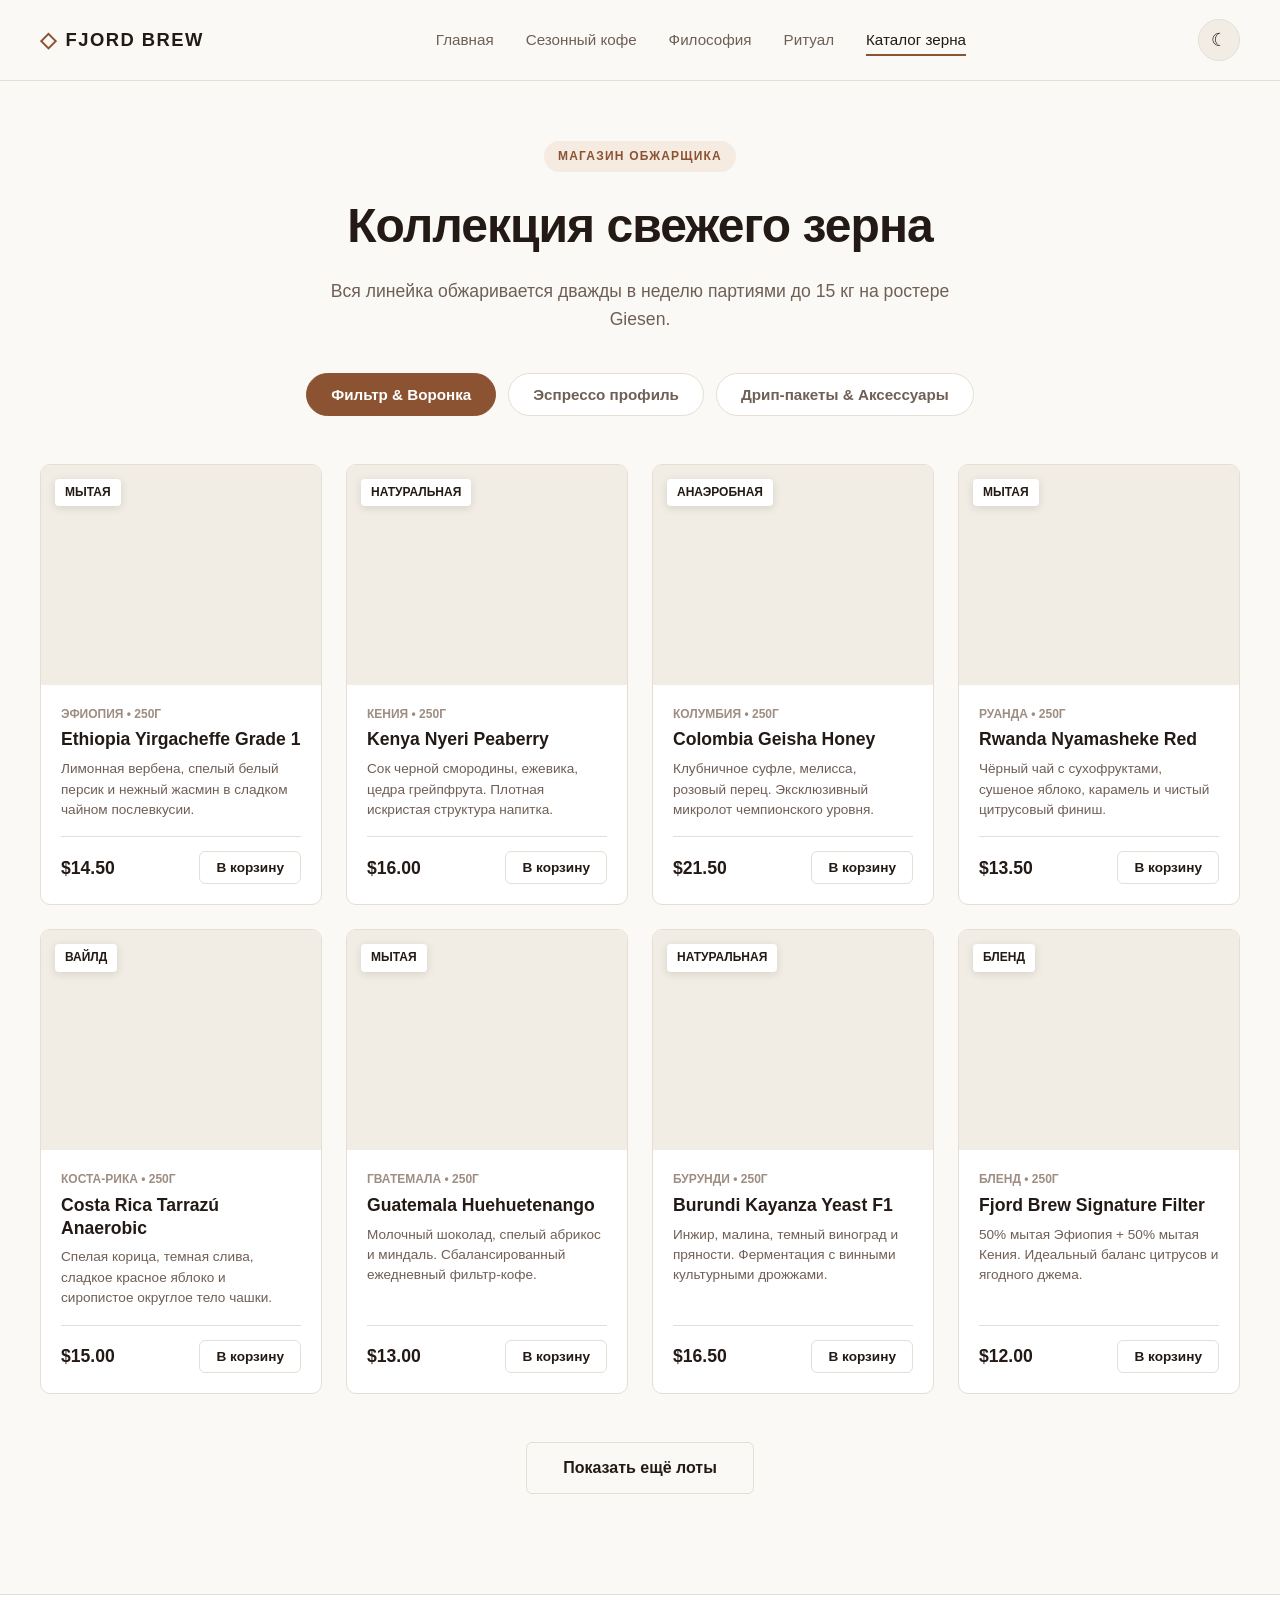
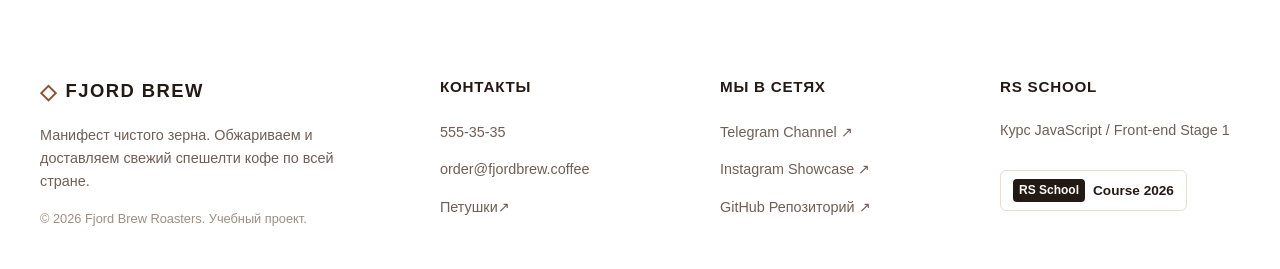
==== commit f01a4029: "feat:add js css change html" ====
--- a/menu.html
+++ b/menu.html
@@ -1,429 +1,126 @@
-<!doctype html>
+<!DOCTYPE html>
 <html lang="ru" data-theme="light">
-  <head>
-    <meta charset="UTF-8" />
-    <meta name="viewport" content="width=device-width, initial-scale=1.0" />
-    <title>Каталог спешелти кофе — Fjord Brew</title>
-    <link
-      rel="icon"
-      href="data:image/svg+xml,<svg xmlns='http://www.w3.org/2000/svg' viewBox='0 0 24 24' fill='%23244238'><path d='M2 21h18v-2H2v2zM20 8h-2V5h2v3zm0-5H4v10a4 4 0 004 4h6a4 4 0 004-4v-3h2a2 2 0 002-2V5a2 2 0 00-2-2z'/></svg>"
-      type="image/svg+xml"
-    />
-    <link rel="stylesheet" href="styles.css" />
-  </head>
-  <body>
-    <header class="header">
-      <div class="container header__container">
-        <a href="index.html" class="logo" aria-label="Fjord Brew главная">
+<head>
+  <meta charset="UTF-8">
+  <meta name="viewport" content="width=device-width, initial-scale=1.0">
+  <title>Каталог спешелти кофе — FJORD BREW</title>
+  <link rel="icon" href="data:image/svg+xml,<svg xmlns='http://www.w3.org/2000/svg' viewBox='0 0 24 24' fill='%238c5332'><path d='M2 21h18v-2H2v2zM20 8h-2V5h2v3zm0-5H4v10a4 4 0 004 4h6a4 4 0 004-4v-3h2a2 2 0 002-2V5a2 2 0 00-2-2z'/></svg>" type="image/svg+xml">
+  <link rel="stylesheet" href="styles.css">
+</head>
+<body>
+  <header class="header">
+    <div class="container header__container">
+      <a href="index.html" class="logo" aria-label="Fjord Brew главная">
+        <span class="logo__mark">◇</span> FJORD BREW
+      </a>
+
+      <nav class="nav" id="main-nav" aria-label="Основная навигация">
+        <ul class="nav__list">
+          <li class="nav__item"><a href="index.html#hero" class="nav__link">Главная</a></li>
+          <li class="nav__item"><a href="index.html#featured" class="nav__link">Сезонный кофе</a></li>
+          <li class="nav__item"><a href="index.html#philosophy" class="nav__link">Философия</a></li>
+          <li class="nav__item"><a href="index.html#ritual" class="nav__link">Ритуал</a></li>
+          <li class="nav__item"><a href="catalog.html" class="nav__link active">Каталог зерна</a></li>
+        </ul>
+      </nav>
+
+      <div class="header__actions">
+        <button class="theme-toggle" id="theme-toggle" type="button" aria-label="Переключить тему" title="Сменить тему">
+          <span class="theme-toggle__icon theme-toggle__icon--light" aria-hidden="true">☀</span>
+          <span class="theme-toggle__icon theme-toggle__icon--dark" aria-hidden="true">☾</span>
+        </button>
+
+        <button class="burger-btn" id="burger-btn" type="button" aria-label="Открыть мобильное меню" aria-expanded="false" aria-controls="main-nav">
+          <span class="burger-btn__bar"></span>
+          <span class="burger-btn__bar"></span>
+          <span class="burger-btn__bar"></span>
+        </button>
+      </div>
+    </div>
+  </header>
+
+  <main class="catalog-page">
+    <div class="container">
+      <header class="catalog-header">
+        <span class="badge">Магазин обжарщика</span>
+        <h1 class="catalog-title">Коллекция свежего зерна</h1>
+        <p class="catalog-desc">Вся линейка обжаривается дважды в неделю партиями до 15 кг на ростере Giesen.</p>
+      </header>
+
+      <div class="catalog-tabs" role="tablist" aria-label="Категории продуктов">
+        <button class="tab-btn active" role="tab" aria-selected="true" data-category="filter" type="button">
+          Фильтр &amp; Воронка
+        </button>
+        <button class="tab-btn" role="tab" aria-selected="false" data-category="espresso" type="button">
+          Эспрессо профиль
+        </button>
+        <button class="tab-btn" role="tab" aria-selected="false" data-category="drip" type="button">
+          Дрип-пакеты &amp; Аксессуары
+        </button>
+      </div>
+
+      <section class="catalog-grid" id="catalog-grid" aria-label="Список кофе"></section>
+
+      <div class="catalog-more" id="catalog-more-container">
+        <button class="btn btn--secondary btn--large" id="load-more-btn" type="button">
+          Показать ещё лоты
+        </button>
+      </div>
+    </div>
+  </main>
+
+  <div class="modal-overlay" id="modal-overlay" aria-hidden="true" role="dialog" aria-modal="true">
+    <div class="modal-window">
+      <button class="modal-close" id="modal-close" type="button" aria-label="Закрыть модальное окно">✕</button>
+      <div class="modal-body" id="modal-body"></div>
+    </div>
+  </div>
+
+  <footer class="footer">
+    <div class="container footer__container">
+      <div class="footer__col footer__brand">
+        <a href="index.html" class="logo logo--footer">
           <span class="logo__mark">◇</span> FJORD BREW
         </a>
+        <p class="footer__text">
+          Манифест чистого зерна. Обжариваем и доставляем свежий спешелти кофе по всей стране.
+        </p>
+        <span class="footer__copy">© 2026 Fjord Brew Roasters. Учебный проект.</span>
+      </div>
 
-        <nav class="nav" aria-label="Основная навигация">
-          <ul class="nav__list">
-            <li class="nav__item">
-              <a href="index.html#hero" class="nav__link">Главная</a>
-            </li>
-            <li class="nav__item">
-              <a href="index.html#featured" class="nav__link">Сезонный кофе</a>
-            </li>
-            <li class="nav__item">
-              <a href="index.html#philosophy" class="nav__link">Философия</a>
-            </li>
-            <li class="nav__item">
-              <a href="index.html#ritual" class="nav__link">Ритуал</a>
-            </li>
-            <li class="nav__item">
-              <a href="catalog.html" class="nav__link active">Каталог зерна</a>
-            </li>
-          </ul>
-        </nav>
+      <div class="footer__col">
+        <h4 class="footer__heading">Контакты</h4>
+        <ul class="footer__links">
+          <li><a href="tel:5553535" class="footer__link"> 555-35-35</a></li>
+          <li><a href="mailto:order@fjordbrew.coffee" class="footer__link">order@fjordbrew.coffee</a></li>
+          <li>
+            <a href="https://maps.google.com" target="_blank" rel="noopener noreferrer" class="footer__link">
+              Петушки↗
+            </a>
+          </li>
+        </ul>
+      </div>
 
-        <div class="header__actions">
-          <button
-            class="theme-toggle"
-            id="theme-toggle"
-            type="button"
-            aria-label="Переключить тему"
-            title="Сменить тему"
-          >
-            <span
-              class="theme-toggle__icon theme-toggle__icon--light"
-              aria-hidden="true"
-              >☀</span
-            >
-            <span
-              class="theme-toggle__icon theme-toggle__icon--dark"
-              aria-hidden="true"
-              >☾</span
-            >
-          </button>
+      <div class="footer__col">
+        <h4 class="footer__heading">Мы в сетях</h4>
+        <ul class="footer__links">
+          <li><a href="https://t.me" target="_blank" rel="noopener noreferrer" class="footer__link">Telegram Channel ↗</a></li>
+          <li><a href="https://instagram.com" target="_blank" rel="noopener noreferrer" class="footer__link">Instagram Showcase ↗</a></li>
+          <li><a href="https://github.com" target="_blank" rel="noopener noreferrer" class="footer__link">GitHub Репозиторий ↗</a></li>
+        </ul>
+      </div>
 
-          <button
-            class="burger-btn"
-            type="button"
-            aria-label="Открыть мобильное меню"
-            aria-expanded="false"
-          >
-            <span class="burger-btn__bar"></span>
-            <span class="burger-btn__bar"></span>
-            <span class="burger-btn__bar"></span>
-          </button>
-        </div>
+      <div class="footer__col footer__rss">
+        <h4 class="footer__heading">RS School</h4>
+        <p class="footer__text">Курс JavaScript / Front-end Stage 1</p>
+        <a href="https://rs.school/courses/javascript-ru" target="_blank" rel="noopener noreferrer" class="rss-badge" aria-label="RS School JS Course">
+          <span class="rss-badge__tag">RS School</span> Course 2026
+        </a>
       </div>
-    </header>
+    </div>
+  </footer>
 
-    <main class="catalog-page">
-      <div class="container">
-        <header class="catalog-header">
-          <span class="badge">Магазин обжарщика</span>
-          <h1 class="catalog-title">Коллекция свежего зерна</h1>
-          <p class="catalog-desc">
-            Вся линейка обжаривается дважды в неделю партиями до 15 кг на
-            ростере Giesen.
-          </p>
-        </header>
-
-        <div
-          class="catalog-tabs"
-          role="tablist"
-          aria-label="Категории продуктов"
-        >
-          <button
-            class="tab-btn active"
-            role="tab"
-            aria-selected="true"
-            type="button"
-          >
-            Фильтр &amp; Воронка (8)
-          </button>
-          <button
-            class="tab-btn"
-            role="tab"
-            aria-selected="false"
-            type="button"
-          >
-            Эспрессо профиль (4)
-          </button>
-          <button
-            class="tab-btn"
-            role="tab"
-            aria-selected="false"
-            type="button"
-          >
-            Дрип-пакеты &amp; Аксессуары (6)
-          </button>
-        </div>
-
-        <section class="catalog-grid" aria-label="Список кофе">
-          <article class="product-card">
-            <div class="product-card__thumb">
-              <span class="product-card__tag">Мытая</span>
-              <img
-                src="assets/menu/card1.jpg"
-                alt="Упаковка кофе зернового Ethiopia Yirgacheffe Grade 1"
-                class="product-card__img"
-                loading="lazy"
-              />
-            </div>
-            <div class="product-card__body">
-              <span class="product-card__sub">Эфиопия • 250г</span>
-              <h2 class="product-card__title">Ethiopia Yirgacheffe Grade 1</h2>
-              <p class="product-card__desc">
-                Лимонная вербена, спелый белый персик и нежный жасмин в сладком
-                послевкусии.
-              </p>
-              <div class="product-card__footer">
-                <span class="product-card__price">14$</span>
-                <button class="btn btn--outline" type="button">
-                  В корзину
-                </button>
-              </div>
-            </div>
-          </article>
-
-          <article class="product-card">
-            <div class="product-card__thumb">
-              <span class="product-card__tag">Натуральная</span>
-              <img
-                src="assets/menu/card2.jpg"
-                alt="Свежеобжаренные зёрна Kenya Nyeri Peaberry"
-                class="product-card__img"
-                loading="lazy"
-              />
-            </div>
-            <div class="product-card__body">
-              <span class="product-card__sub">Кения • 250г</span>
-              <h2 class="product-card__title">Kenya Nyeri Peaberry</h2>
-              <p class="product-card__desc">
-                Сок черной смородины, ежевика, цедра грейпфрута. Плотная
-                структура напитка.
-              </p>
-              <div class="product-card__footer">
-                <span class="product-card__price">15$</span>
-                <button class="btn btn--outline" type="button">
-                  В корзину
-                </button>
-              </div>
-            </div>
-          </article>
-
-          <article class="product-card">
-            <div class="product-card__thumb">
-              <span class="product-card__tag">Анаэробная</span>
-              <img
-                src="assets/menu/card3.jpg"
-                alt="Микролот спешелти кофе Colombia Geisha Honey"
-                class="product-card__img"
-                loading="lazy"
-              />
-            </div>
-            <div class="product-card__body">
-              <span class="product-card__sub">Колумбия • 250г</span>
-              <h2 class="product-card__title">Colombia Geisha Honey</h2>
-              <p class="product-card__desc">
-                Клубничное суфле, мелисса, розовый перец. Эксклюзивный
-                чемпионский лот.
-              </p>
-              <div class="product-card__footer">
-                <span class="product-card__price">21$</span>
-                <button class="btn btn--outline" type="button">
-                  В корзину
-                </button>
-              </div>
-            </div>
-          </article>
-
-          <article class="product-card">
-            <div class="product-card__thumb">
-              <span class="product-card__tag">Мытая</span>
-              <img
-                src="assets/menu/card4.jpg"
-                alt="Чашка фильтр-кофе Rwanda Nyamasheke Red"
-                class="product-card__img"
-                loading="lazy"
-              />
-            </div>
-            <div class="product-card__body">
-              <span class="product-card__sub">Руанда • 250г</span>
-              <h2 class="product-card__title">Rwanda Nyamasheke Red</h2>
-              <p class="product-card__desc">
-                Чёрный чай с сухофруктами, сушеное яблоко, карамель и чистый
-                цитрусовый финиш.
-              </p>
-              <div class="product-card__footer">
-                <span class="product-card__price">12$</span>
-                <button class="btn btn--outline" type="button">
-                  В корзину
-                </button>
-              </div>
-            </div>
-          </article>
-
-          <article class="product-card">
-            <div class="product-card__thumb">
-              <span class="product-card__tag">Вайлд</span>
-              <img
-                src="assets/menu/card5.jpg"
-                alt="Упаковка кофе Costa Rica Tarrazu Anaerobic"
-                class="product-card__img"
-                loading="lazy"
-              />
-            </div>
-            <div class="product-card__body">
-              <span class="product-card__sub">Коста-Рика • 250г</span>
-              <h2 class="product-card__title">Costa Rica Tarrazú Anaerobic</h2>
-              <p class="product-card__desc">
-                Спелая корица, темная слива, сладкое красное яблоко и сиропистое
-                тело чашки.
-              </p>
-              <div class="product-card__footer">
-                <span class="product-card__price">14$</span>
-                <button class="btn btn--outline" type="button">
-                  В корзину
-                </button>
-              </div>
-            </div>
-          </article>
-
-          <article class="product-card">
-            <div class="product-card__thumb">
-              <span class="product-card__tag">Мытая</span>
-              <img
-                src="assets/menu/card6.jpg"
-                alt="Чашка утреннего кофе Guatemala Huehuetenango"
-                class="product-card__img"
-                loading="lazy"
-              />
-            </div>
-            <div class="product-card__body">
-              <span class="product-card__sub">Гватемала • 250г</span>
-              <h2 class="product-card__title">Guatemala Huehuetenango</h2>
-              <p class="product-card__desc">
-                Молочный шоколад, спелый абрикос и миндаль. Сбалансированный
-                ежедневный фильтр.
-              </p>
-              <div class="product-card__footer">
-                <span class="product-card__price">13$</span>
-                <button class="btn btn--outline" type="button">
-                  В корзину
-                </button>
-              </div>
-            </div>
-          </article>
-
-          <article class="product-card">
-            <div class="product-card__thumb">
-              <span class="product-card__tag">Натуральная</span>
-              <img
-                src="assets/menu/card7.jpg"
-                alt="Экстракция кофе Burundi Kayanza Yeast F1"
-                class="product-card__img"
-                loading="lazy"
-              />
-            </div>
-            <div class="product-card__body">
-              <span class="product-card__sub">Бурунди • 250г</span>
-              <h2 class="product-card__title">Burundi Kayanza Yeast F1</h2>
-              <p class="product-card__desc">
-                Инжир, малина, темный виноград и пряности. Ферментация с винными
-                дрожжами.
-              </p>
-              <div class="product-card__footer">
-                <span class="product-card__price">16$</span>
-                <button class="btn btn--outline" type="button">
-                  В корзину
-                </button>
-              </div>
-            </div>
-          </article>
-
-          <article class="product-card">
-            <div class="product-card__thumb">
-              <span class="product-card__tag">Бленд</span>
-              <img
-                src="assets/menu/card8.jpg"
-                alt="Фирменный скандинавский бленд Fjord Brew Signature Filter"
-                class="product-card__img"
-                loading="lazy"
-              />
-            </div>
-            <div class="product-card__body">
-              <span class="product-card__sub">Бленд • 250г</span>
-              <h2 class="product-card__title">Fjord Brew Signature Filter</h2>
-              <p class="product-card__desc">
-                50% мытая Эфиопия + 50% мытая Кения. Идеальный баланс цитрусов и
-                ягодного джема.
-              </p>
-              <div class="product-card__footer">
-                <span class="product-card__price">12$</span>
-                <button class="btn btn--outline" type="button">
-                  В корзину
-                </button>
-              </div>
-            </div>
-          </article>
-        </section>
-
-        <div class="catalog-more">
-          <button
-            class="btn btn--secondary btn--large"
-            id="load-more-btn"
-            type="button"
-          >
-            Показать ещё лоты (4)
-          </button>
-        </div>
-      </div>
-    </main>
-
-    <footer class="footer">
-      <div class="container footer__container">
-        <div class="footer__col footer__brand">
-          <a href="index.html" class="logo logo--footer">
-            <span class="logo__mark">◇</span> FJORD BREW
-          </a>
-          <p class="footer__text">
-            Манифест чистого зерна. Обжариваем и доставляем свежий спешелти кофе
-            по всей стране.
-          </p>
-          <span class="footer__copy"
-            >© 2026 Fjord Brew Roasters. Учебный проект.</span
-          >
-        </div>
-
-        <div class="footer__col">
-          <h4 class="footer__heading">Контакты</h4>
-          <ul class="footer__links">
-            <li>
-              <a href="tel:+78005553535" class="footer__link">555-35-35</a>
-            </li>
-            <li>
-              <a href="mailto:order@fjordbrew.coffee" class="footer__link"
-                >order@fjordbrew.coffee</a
-              >
-            </li>
-            <li>
-              <a
-                href="https://maps.google.com"
-                target="_blank"
-                rel="noopener noreferrer"
-                class="footer__link"
-              >
-                Агинст, 24 ↗
-              </a>
-            </li>
-          </ul>
-        </div>
-
-        <div class="footer__col">
-          <h4 class="footer__heading">Мы в сетях</h4>
-          <ul class="footer__links">
-            <li>
-              <a
-                href="https://t.me"
-                target="_blank"
-                rel="noopener noreferrer"
-                class="footer__link"
-                >Telegram Channel ↗</a
-              >
-            </li>
-            <li>
-              <a
-                href="https://instagram.com"
-                target="_blank"
-                rel="noopener noreferrer"
-                class="footer__link"
-                >Instagram Showcase ↗</a
-              >
-            </li>
-            <li>
-              <a
-                href="https://github.com"
-                target="_blank"
-                rel="noopener noreferrer"
-                class="footer__link"
-                >GitHub Репозиторий ↗</a
-              >
-            </li>
-          </ul>
-        </div>
-
-        <div class="footer__col footer__rss">
-          <h4 class="footer__heading">RS School</h4>
-          <p class="footer__text">Курс JavaScript / Front-end Stage 1</p>
-          <a
-            href="https://rs.school/courses/javascript"
-            target="_blank"
-            rel="noopener noreferrer"
-            class="rss-badge"
-            aria-label="RS School JS Course"
-          >
-            <span class="rss-badge__tag">RS School</span> Course 2026
-          </a>
-        </div>
-      </div>
-    </footer>
-
-    <script src="js/script.js"></script>
-  </body>
-</html>
+  <script src="js/products.js"></script>
+  <script src="js/script.js"></script>
+</body>
+</html>
--- a/styles.css
+++ b/styles.css
@@ -1,4 +1,3 @@
-
 :root {
   --bg-color: #fbf9f5;
   --surface-color: #ffffff;
@@ -11,7 +10,8 @@
   --accent-hover: #6a3a1f;
   --accent-light: #f5ebe1;
   --card-shadow: 0 4px 20px rgba(60, 40, 30, 0.06);
-  --header-bg: rgba(251, 249, 245, 0.92);
+  --header-bg: rgba(251, 249, 245, 0.94);
+  --modal-overlay: rgba(23, 19, 17, 0.65);
   --transition-speed: 0.25s;
 }
 
@@ -27,7 +27,8 @@
   --accent-hover: #e6b07f;
   --accent-light: #36261d;
   --card-shadow: 0 4px 20px rgba(0, 0, 0, 0.45);
-  --header-bg: rgba(23, 19, 17, 0.92);
+  --header-bg: rgba(23, 19, 17, 0.94);
+  --modal-overlay: rgba(0, 0, 0, 0.8);
 }
 
 *, *::before, *::after {
@@ -53,6 +54,11 @@
   transition: background-color var(--transition-speed) ease, color var(--transition-speed) ease;
 }
 
+body.scroll-locked {
+  overflow: hidden;
+  height: 100vh;
+}
+
 main {
   flex: 1 0 auto;
 }
@@ -86,7 +92,7 @@
   font-weight: 700;
   text-transform: uppercase;
   letter-spacing: 0.1em;
-  padding: 6px 12px;
+  padding: 6px 14px;
   background-color: var(--accent-light);
   color: var(--accent-color);
   border-radius: 40px;
@@ -119,7 +125,6 @@
   font-size: 1.125rem;
   margin-top: 8px;
 }
-
 
 .btn {
   display: inline-flex;
@@ -140,6 +145,10 @@
   color: #ffffff;
 }
 
+[data-theme="dark"] .btn--primary {
+  color: #171311;
+}
+
 .btn--primary:hover {
   background-color: var(--accent-hover);
   transform: translateY(-2px);
@@ -170,18 +179,21 @@
   color: #ffffff;
 }
 
+[data-theme="dark"] .btn--outline:hover {
+  color: #171311;
+}
+
 .btn--large {
   padding: 16px 36px;
   font-size: 1rem;
 }
-
 
 .header {
   position: sticky;
   top: 0;
   z-index: 100;
   background-color: var(--header-bg);
-  backdrop-filter: blur(8px);
+  backdrop-filter: blur(10px);
   border-bottom: 1px solid var(--border-color);
 }
 
@@ -199,6 +211,7 @@
   display: flex;
   align-items: center;
   gap: 8px;
+  z-index: 102;
 }
 
 .logo__mark {
@@ -217,14 +230,10 @@
   font-weight: 500;
   position: relative;
   padding: 8px 0;
-}
-
-.nav__link:hover,
-.nav__link.active {
-  color: var(--text-main);
-}
-
-.nav__link.active::after {
+  transition: color var(--transition-speed) ease;
+}
+
+.nav__link::after {
   content: "";
   position: absolute;
   bottom: 0;
@@ -232,14 +241,35 @@
   width: 100%;
   height: 2px;
   background-color: var(--accent-color);
+  opacity: 0;
+  transform: scaleX(0);
+  transition: transform var(--transition-speed) ease, opacity var(--transition-speed) ease;
+}
+
+.nav__link:hover {
+  color: var(--text-main);
+}
+
+.nav__link:hover::after {
+  opacity: 1;
+  transform: scaleX(1);
+}
+
+.nav__link.active {
+  color: var(--text-main);
+}
+
+.nav__link.active::after {
+  opacity: 1;
+  transform: scaleX(1);
 }
 
 .header__actions {
   display: flex;
   align-items: center;
   gap: 16px;
-}
-
+  z-index: 102;
+}
 
 .theme-toggle {
   background: var(--surface-alt);
@@ -277,7 +307,7 @@
   display: none;
   flex-direction: column;
   justify-content: center;
-  gap: 5px;
+  gap: 6px;
   width: 42px;
   height: 42px;
   padding: 8px;
@@ -285,6 +315,7 @@
   border: 1px solid var(--border-color);
   border-radius: 6px;
   cursor: pointer;
+  transition: border-color var(--transition-speed) ease;
 }
 
 .burger-btn__bar {
@@ -292,9 +323,21 @@
   width: 100%;
   height: 2px;
   background-color: var(--text-main);
-  transition: all var(--transition-speed) ease;
-}
-
+  transition: transform 0.3s ease, opacity 0.3s ease;
+  transform-origin: center;
+}
+
+.burger-btn.active .burger-btn__bar:nth-child(1) {
+  transform: translateY(8px) rotate(45deg);
+}
+
+.burger-btn.active .burger-btn__bar:nth-child(2) {
+  opacity: 0;
+}
+
+.burger-btn.active .burger-btn__bar:nth-child(3) {
+  transform: translateY(-8px) rotate(-45deg);
+}
 
 .hero {
   padding: 80px 0;
@@ -356,6 +399,7 @@
   border-radius: 8px;
   overflow: hidden;
   margin-bottom: 20px;
+  background-color: var(--surface-alt);
 }
 
 .hero__card-img {
@@ -375,19 +419,22 @@
   max-width: 240px;
 }
 
-
-
 .slider-section {
   padding: 90px 0;
   border-bottom: 1px solid var(--border-color);
 }
 
-.slider-controls {
-  display: flex;
-  gap: 12px;
+.slider-container {
+  display: flex;
+  align-items: center;
+  justify-content: center;
+  gap: 32px;
+  margin-bottom: 30px;
+  width: 100%;
 }
 
 .slider-btn {
+  flex-shrink: 0;
   width: 48px;
   height: 48px;
   border-radius: 50%;
@@ -404,38 +451,42 @@
 
 .slider-btn:hover {
   background: var(--accent-color);
-  color: #fff;
+  color: #ffffff;
   border-color: var(--accent-color);
+}
+
+[data-theme="dark"] .slider-btn:hover {
+  color: #171311;
 }
 
 .slider-wrapper {
   overflow: hidden;
-  margin-bottom: 30px;
+  width: 100%;
+  max-width: 640px;
+  margin: 0;
+  border-radius: 12px;
 }
 
 .slider-track {
-  display: grid;
-  grid-template-columns: repeat(3, 1fr);
-  gap: 30px;
+  display: flex;
+  width: 100%;
+  transition: transform 0.45s ease-in-out;
 }
 
 .slide-card {
+  flex: 0 0 100%;
+  max-width: 100%;
   background: var(--surface-color);
   border: 1px solid var(--border-color);
   border-radius: 12px;
   overflow: hidden;
-  transition: transform var(--transition-speed) ease, box-shadow var(--transition-speed) ease;
-}
-
-.slide-card:hover {
-  transform: translateY(-4px);
-  box-shadow: var(--card-shadow);
+  box-sizing: border-box;
 }
 
 .slide-card__img-box {
   position: relative;
   width: 100%;
-  height: 220px;
+  height: 240px;
   overflow: hidden;
   background-color: var(--surface-alt);
 }
@@ -526,6 +577,9 @@
   height: 10px;
   border-radius: 50%;
   background-color: var(--border-color);
+  border: none;
+  cursor: pointer;
+  padding: 0;
   transition: all var(--transition-speed) ease;
 }
 
@@ -534,8 +588,6 @@
   width: 28px;
   border-radius: 10px;
 }
-
-
 
 .philosophy {
   padding: 90px 0;
@@ -627,7 +679,7 @@
   font-size: 2.2rem;
   font-weight: 800;
   color: var(--accent-color);
-  opacity: 0.4;
+  opacity: 0.45;
   display: block;
   margin-bottom: 12px;
 }
@@ -641,7 +693,6 @@
   font-size: 0.95rem;
   color: var(--text-muted);
 }
-
 
 .catalog-page {
   padding: 60px 0 100px 0;
@@ -696,6 +747,10 @@
   color: #ffffff;
 }
 
+[data-theme="dark"] .tab-btn.active {
+  color: #171311;
+}
+
 .catalog-grid {
   display: grid;
   grid-template-columns: repeat(4, 1fr);
@@ -710,6 +765,7 @@
   overflow: hidden;
   display: flex;
   flex-direction: column;
+  cursor: pointer;
   transition: transform var(--transition-speed) ease, box-shadow var(--transition-speed) ease;
 }
 
@@ -802,6 +858,174 @@
   margin-top: 20px;
 }
 
+.modal-overlay {
+  position: fixed;
+  inset: 0;
+  background-color: var(--modal-overlay);
+  backdrop-filter: blur(5px);
+  z-index: 200;
+  display: flex;
+  align-items: center;
+  justify-content: center;
+  padding: 20px;
+  opacity: 0;
+  pointer-events: none;
+  transition: opacity 0.3s ease;
+}
+
+.modal-overlay.open {
+  opacity: 1;
+  pointer-events: auto;
+}
+
+.modal-window {
+  background-color: var(--surface-color);
+  border: 1px solid var(--border-color);
+  border-radius: 16px;
+  width: 100%;
+  max-width: 680px;
+  max-height: 90vh;
+  overflow-y: auto;
+  position: relative;
+  box-shadow: 0 16px 40px rgba(0, 0, 0, 0.35);
+  transform: translateY(20px) scale(0.96);
+  transition: transform 0.3s ease;
+}
+
+.modal-overlay.open .modal-window {
+  transform: translateY(0) scale(1);
+}
+
+.modal-close {
+  position: absolute;
+  top: 16px;
+  right: 16px;
+  width: 36px;
+  height: 36px;
+  border-radius: 50%;
+  border: 1px solid var(--border-color);
+  background: var(--surface-alt);
+  color: var(--text-main);
+  font-size: 1.1rem;
+  cursor: pointer;
+  display: flex;
+  align-items: center;
+  justify-content: center;
+  z-index: 10;
+  transition: all var(--transition-speed) ease;
+}
+
+.modal-close:hover {
+  background: var(--accent-color);
+  color: #ffffff;
+  border-color: var(--accent-color);
+}
+
+.modal-body {
+  padding: 32px;
+  display: grid;
+  grid-template-columns: 240px 1fr;
+  gap: 28px;
+}
+
+.modal-preview {
+  position: relative;
+  border-radius: 12px;
+  overflow: hidden;
+  height: 280px;
+  background-color: var(--surface-alt);
+}
+
+.modal-preview__img {
+  width: 100%;
+  height: 100%;
+  object-fit: cover;
+}
+
+.modal-info {
+  display: flex;
+  flex-direction: column;
+}
+
+.modal-title {
+  font-size: 1.4rem;
+  font-weight: 700;
+  line-height: 1.25;
+  margin-bottom: 6px;
+}
+
+.modal-desc {
+  font-size: 0.9rem;
+  color: var(--text-muted);
+  line-height: 1.5;
+  margin-bottom: 20px;
+}
+
+.modal-options-block {
+  margin-bottom: 16px;
+}
+
+.modal-label {
+  display: block;
+  font-size: 0.8rem;
+  font-weight: 700;
+  text-transform: uppercase;
+  letter-spacing: 0.05em;
+  color: var(--text-muted);
+  margin-bottom: 8px;
+}
+
+.modal-pills {
+  display: flex;
+  flex-wrap: wrap;
+  gap: 8px;
+}
+
+.pill-btn {
+  background: var(--surface-alt);
+  border: 1px solid var(--border-color);
+  color: var(--text-main);
+  font-size: 0.85rem;
+  font-weight: 600;
+  padding: 8px 14px;
+  border-radius: 6px;
+  cursor: pointer;
+  transition: all var(--transition-speed) ease;
+}
+
+.pill-btn:hover {
+  border-color: var(--accent-color);
+}
+
+.pill-btn.active {
+  background-color: var(--accent-color);
+  border-color: var(--accent-color);
+  color: #ffffff;
+}
+
+[data-theme="dark"] .pill-btn.active {
+  color: #171311;
+}
+
+.modal-total {
+  display: flex;
+  align-items: center;
+  justify-content: space-between;
+  border-top: 1px solid var(--border-color);
+  padding-top: 18px;
+  margin-top: auto;
+}
+
+.modal-total__label {
+  font-size: 1rem;
+  font-weight: 600;
+}
+
+.modal-total__price {
+  font-size: 1.4rem;
+  font-weight: 800;
+  color: var(--accent-color);
+}
 
 .footer {
   background-color: var(--surface-color);
@@ -881,7 +1105,6 @@
   font-size: 0.75rem;
 }
 
-
 @media (max-width: 1024px) {
   .catalog-grid {
     grid-template-columns: repeat(3, 1fr);
@@ -897,7 +1120,40 @@
   }
 
   .nav {
-    display: none;
+    position: fixed;
+    top: 80px;
+    left: 0;
+    width: 100%;
+    height: calc(100vh - 80px);
+    background-color: var(--bg-color);
+    flex-direction: column;
+    align-items: center;
+    justify-content: flex-start;
+    padding: 50px 24px;
+    transform: translateY(-100%);
+    opacity: 0;
+    pointer-events: none;
+    transition: transform 0.35s ease, opacity 0.35s ease;
+    z-index: 101;
+    overflow-y: auto;
+    border-bottom: 1px solid var(--border-color);
+  }
+
+  .nav.open {
+    transform: translateY(0);
+    opacity: 1;
+    pointer-events: auto;
+  }
+
+  .nav__list {
+    flex-direction: column;
+    align-items: center;
+    gap: 28px;
+  }
+
+  .nav__link {
+    font-size: 1.35rem;
+    font-weight: 600;
   }
 
   .burger-btn {
@@ -921,12 +1177,8 @@
     font-size: 2.4rem;
   }
 
-  .slider-track {
-    grid-template-columns: 1fr;
-  }
-
-  .slide-card:nth-child(n+2) {
-    display: none;
+  .slider-container {
+    gap: 16px;
   }
 
   .philosophy__grid {
@@ -951,6 +1203,16 @@
   .footer__brand {
     grid-column: span 2;
   }
+
+  .modal-body {
+    grid-template-columns: 1fr;
+    padding: 24px;
+    gap: 20px;
+  }
+
+  .modal-preview {
+    height: 200px;
+  }
 }
 
 @media (max-width: 480px) {
@@ -962,12 +1224,27 @@
     height: 68px;
   }
 
+  .nav {
+    top: 68px;
+    height: calc(100vh - 68px);
+  }
+
   .hero__title {
     font-size: 2rem;
   }
 
   .section-title {
     font-size: 1.8rem;
+  }
+
+  .slider-container {
+    gap: 8px;
+  }
+
+  .slider-btn {
+    width: 38px;
+    height: 38px;
+    font-size: 1rem;
   }
 
   .catalog-title {
@@ -1003,4 +1280,8 @@
   .hero__actions .btn {
     width: 100%;
   }
+
+  .modal-body {
+    padding: 20px 16px;
+  }
 }
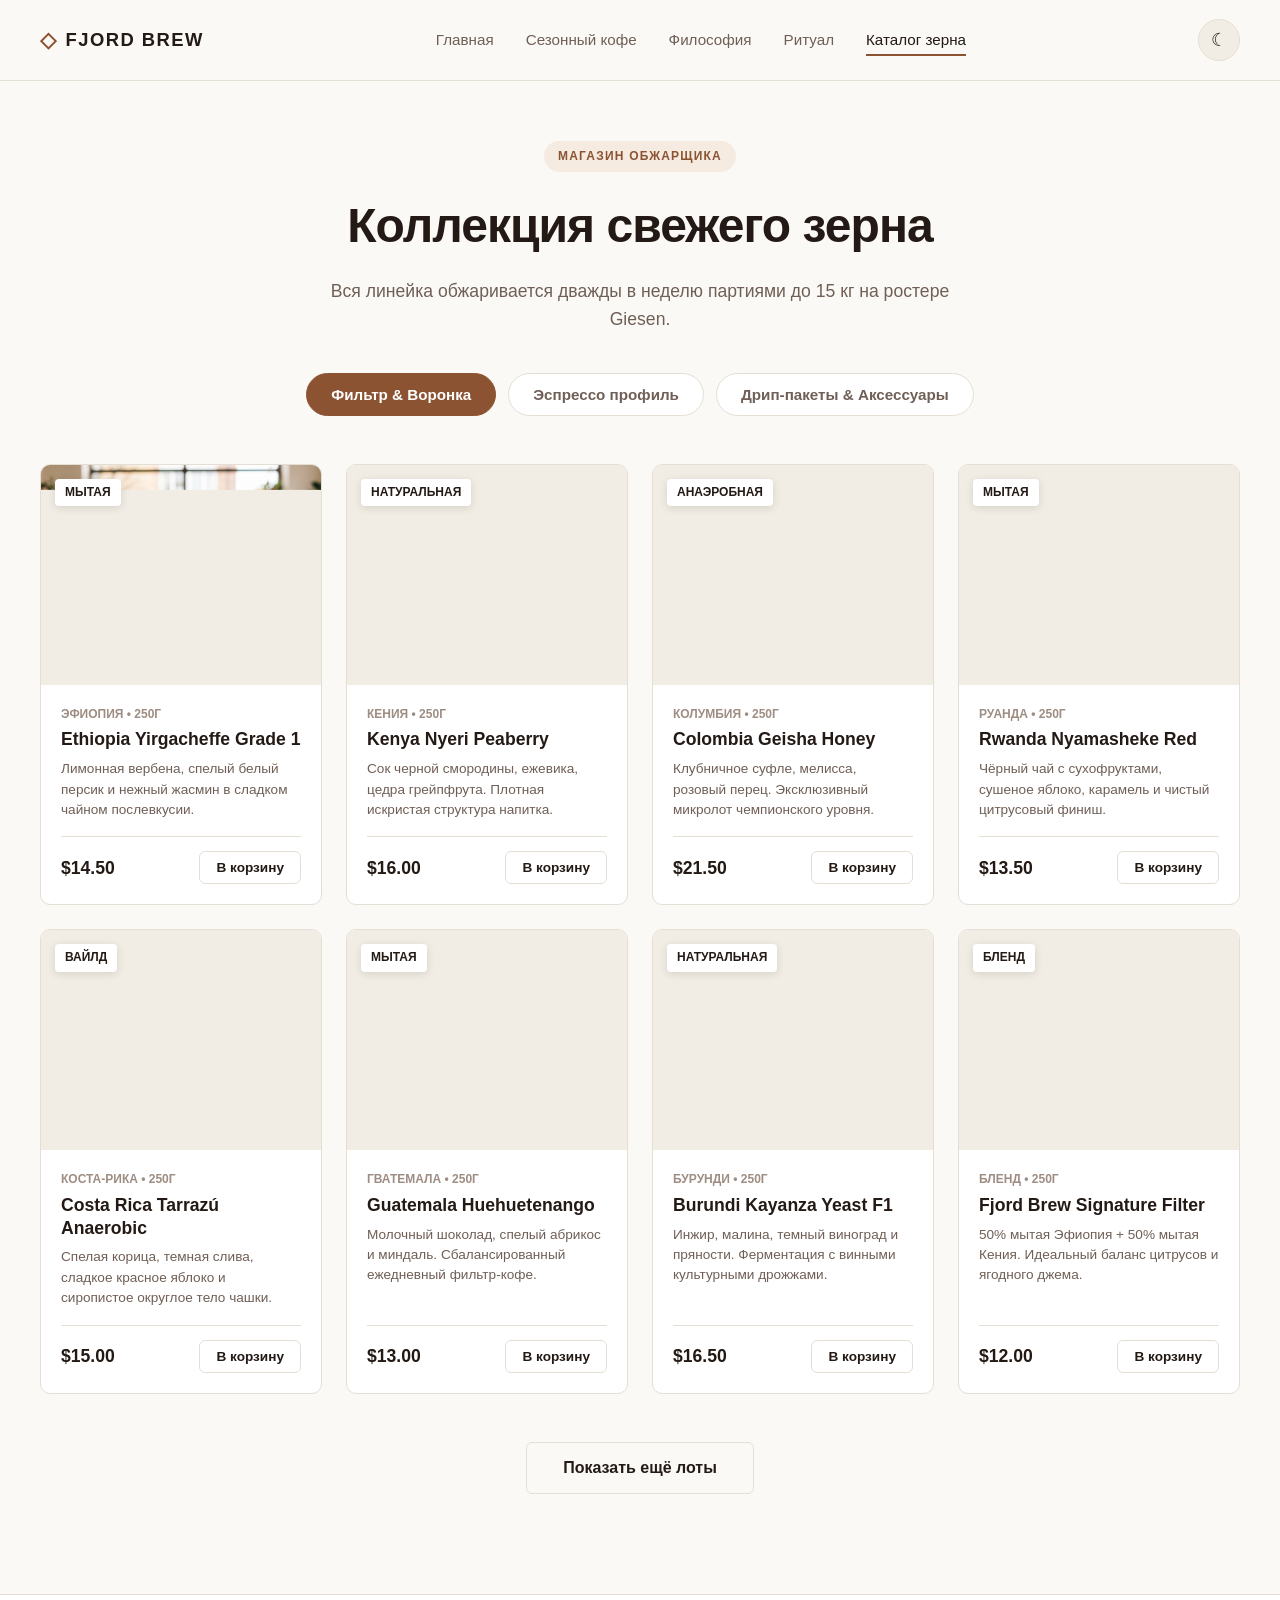
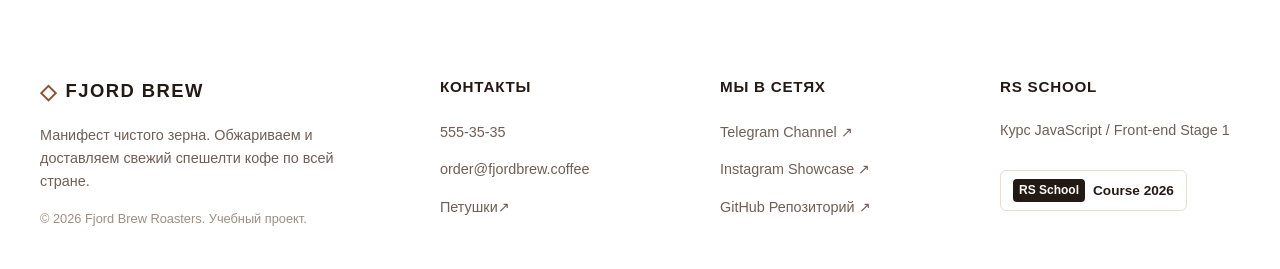
==== commit 3b4ec19d: "fix:link menu fix" ====
--- a/menu.html
+++ b/menu.html
@@ -1,126 +1,223 @@
-<!DOCTYPE html>
+<!doctype html>
 <html lang="ru" data-theme="light">
-<head>
-  <meta charset="UTF-8">
-  <meta name="viewport" content="width=device-width, initial-scale=1.0">
-  <title>Каталог спешелти кофе — FJORD BREW</title>
-  <link rel="icon" href="data:image/svg+xml,<svg xmlns='http://www.w3.org/2000/svg' viewBox='0 0 24 24' fill='%238c5332'><path d='M2 21h18v-2H2v2zM20 8h-2V5h2v3zm0-5H4v10a4 4 0 004 4h6a4 4 0 004-4v-3h2a2 2 0 002-2V5a2 2 0 00-2-2z'/></svg>" type="image/svg+xml">
-  <link rel="stylesheet" href="styles.css">
-</head>
-<body>
-  <header class="header">
-    <div class="container header__container">
-      <a href="index.html" class="logo" aria-label="Fjord Brew главная">
-        <span class="logo__mark">◇</span> FJORD BREW
-      </a>
-
-      <nav class="nav" id="main-nav" aria-label="Основная навигация">
-        <ul class="nav__list">
-          <li class="nav__item"><a href="index.html#hero" class="nav__link">Главная</a></li>
-          <li class="nav__item"><a href="index.html#featured" class="nav__link">Сезонный кофе</a></li>
-          <li class="nav__item"><a href="index.html#philosophy" class="nav__link">Философия</a></li>
-          <li class="nav__item"><a href="index.html#ritual" class="nav__link">Ритуал</a></li>
-          <li class="nav__item"><a href="catalog.html" class="nav__link active">Каталог зерна</a></li>
-        </ul>
-      </nav>
-
-      <div class="header__actions">
-        <button class="theme-toggle" id="theme-toggle" type="button" aria-label="Переключить тему" title="Сменить тему">
-          <span class="theme-toggle__icon theme-toggle__icon--light" aria-hidden="true">☀</span>
-          <span class="theme-toggle__icon theme-toggle__icon--dark" aria-hidden="true">☾</span>
-        </button>
-
-        <button class="burger-btn" id="burger-btn" type="button" aria-label="Открыть мобильное меню" aria-expanded="false" aria-controls="main-nav">
-          <span class="burger-btn__bar"></span>
-          <span class="burger-btn__bar"></span>
-          <span class="burger-btn__bar"></span>
-        </button>
-      </div>
-    </div>
-  </header>
-
-  <main class="catalog-page">
-    <div class="container">
-      <header class="catalog-header">
-        <span class="badge">Магазин обжарщика</span>
-        <h1 class="catalog-title">Коллекция свежего зерна</h1>
-        <p class="catalog-desc">Вся линейка обжаривается дважды в неделю партиями до 15 кг на ростере Giesen.</p>
-      </header>
-
-      <div class="catalog-tabs" role="tablist" aria-label="Категории продуктов">
-        <button class="tab-btn active" role="tab" aria-selected="true" data-category="filter" type="button">
-          Фильтр &amp; Воронка
-        </button>
-        <button class="tab-btn" role="tab" aria-selected="false" data-category="espresso" type="button">
-          Эспрессо профиль
-        </button>
-        <button class="tab-btn" role="tab" aria-selected="false" data-category="drip" type="button">
-          Дрип-пакеты &amp; Аксессуары
-        </button>
-      </div>
-
-      <section class="catalog-grid" id="catalog-grid" aria-label="Список кофе"></section>
-
-      <div class="catalog-more" id="catalog-more-container">
-        <button class="btn btn--secondary btn--large" id="load-more-btn" type="button">
-          Показать ещё лоты
-        </button>
-      </div>
-    </div>
-  </main>
-
-  <div class="modal-overlay" id="modal-overlay" aria-hidden="true" role="dialog" aria-modal="true">
-    <div class="modal-window">
-      <button class="modal-close" id="modal-close" type="button" aria-label="Закрыть модальное окно">✕</button>
-      <div class="modal-body" id="modal-body"></div>
-    </div>
-  </div>
-
-  <footer class="footer">
-    <div class="container footer__container">
-      <div class="footer__col footer__brand">
-        <a href="index.html" class="logo logo--footer">
+  <head>
+    <meta charset="UTF-8" />
+    <meta name="viewport" content="width=device-width, initial-scale=1.0" />
+    <title>Каталог спешелти кофе — FJORD BREW</title>
+    <link rel="icon" href="[data-uri]" type="image/svg+xml">
+    <link rel="stylesheet" href="styles.css" />
+  </head>
+  <body>
+    <header class="header">
+      <div class="container header__container">
+        <a href="index.html" class="logo" aria-label="Fjord Brew главная">
           <span class="logo__mark">◇</span> FJORD BREW
         </a>
-        <p class="footer__text">
-          Манифест чистого зерна. Обжариваем и доставляем свежий спешелти кофе по всей стране.
-        </p>
-        <span class="footer__copy">© 2026 Fjord Brew Roasters. Учебный проект.</span>
-      </div>
-
-      <div class="footer__col">
-        <h4 class="footer__heading">Контакты</h4>
-        <ul class="footer__links">
-          <li><a href="tel:5553535" class="footer__link"> 555-35-35</a></li>
-          <li><a href="mailto:order@fjordbrew.coffee" class="footer__link">order@fjordbrew.coffee</a></li>
-          <li>
-            <a href="https://maps.google.com" target="_blank" rel="noopener noreferrer" class="footer__link">
-              Петушки↗
-            </a>
-          </li>
-        </ul>
-      </div>
-
-      <div class="footer__col">
-        <h4 class="footer__heading">Мы в сетях</h4>
-        <ul class="footer__links">
-          <li><a href="https://t.me" target="_blank" rel="noopener noreferrer" class="footer__link">Telegram Channel ↗</a></li>
-          <li><a href="https://instagram.com" target="_blank" rel="noopener noreferrer" class="footer__link">Instagram Showcase ↗</a></li>
-          <li><a href="https://github.com" target="_blank" rel="noopener noreferrer" class="footer__link">GitHub Репозиторий ↗</a></li>
-        </ul>
-      </div>
-
-      <div class="footer__col footer__rss">
-        <h4 class="footer__heading">RS School</h4>
-        <p class="footer__text">Курс JavaScript / Front-end Stage 1</p>
-        <a href="https://rs.school/courses/javascript-ru" target="_blank" rel="noopener noreferrer" class="rss-badge" aria-label="RS School JS Course">
-          <span class="rss-badge__tag">RS School</span> Course 2026
-        </a>
+
+        <nav class="nav" id="main-nav" aria-label="Основная навигация">
+          <ul class="nav__list">
+            <li class="nav__item">
+              <a href="index.html#hero" class="nav__link">Главная</a>
+            </li>
+            <li class="nav__item">
+              <a href="index.html#featured" class="nav__link">Сезонный кофе</a>
+            </li>
+            <li class="nav__item">
+              <a href="index.html#philosophy" class="nav__link">Философия</a>
+            </li>
+            <li class="nav__item">
+              <a href="index.html#ritual" class="nav__link">Ритуал</a>
+            </li>
+            <li class="nav__item">
+              <a href="menu.html" class="nav__link active">Каталог зерна</a>
+            </li>
+          </ul>
+        </nav>
+
+        <div class="header__actions">
+          <button
+            class="theme-toggle"
+            id="theme-toggle"
+            type="button"
+            aria-label="Переключить тему"
+            title="Сменить тему"
+          >
+            <span
+              class="theme-toggle__icon theme-toggle__icon--light"
+              aria-hidden="true"
+              >☀</span
+            >
+            <span
+              class="theme-toggle__icon theme-toggle__icon--dark"
+              aria-hidden="true"
+              >☾</span
+            >
+          </button>
+
+          <button
+            class="burger-btn"
+            id="burger-btn"
+            type="button"
+            aria-label="Открыть мобильное меню"
+            aria-expanded="false"
+            aria-controls="main-nav"
+          >
+            <span class="burger-btn__bar"></span>
+            <span class="burger-btn__bar"></span>
+            <span class="burger-btn__bar"></span>
+          </button>
+        </div>
+      </div>
+    </header>
+
+    <main class="catalog-page">
+      <div class="container">
+        <header class="catalog-header">
+          <span class="badge">Магазин обжарщика</span>
+          <h1 class="catalog-title">Коллекция свежего зерна</h1>
+          <p class="catalog-desc">
+            Вся линейка обжаривается дважды в неделю партиями до 15 кг на
+            ростере Giesen.
+          </p>
+        </header>
+
+        <div class="catalog-tabs" role="group" aria-label="Категории продуктов">
+          <button class="tab-btn active" data-category="filter" type="button">
+            Фильтр &amp; Воронка
+          </button>
+          <button class="tab-btn" data-category="espresso" type="button">
+            Эспрессо профиль
+          </button>
+          <button class="tab-btn" data-category="drip" type="button">
+            Дрип-пакеты &amp; Аксессуары
+          </button>
+        </div>
+
+        <section
+          class="catalog-grid"
+          id="catalog-grid"
+          aria-label="Список кофе"
+        ></section>
+
+        <div class="catalog-more" id="catalog-more-container">
+          <button
+            class="btn btn--secondary btn--large"
+            id="load-more-btn"
+            type="button"
+          >
+            Показать ещё лоты
+          </button>
+        </div>
+      </div>
+    </main>
+
+    <div
+      class="modal-overlay"
+      id="modal-overlay"
+      aria-hidden="true"
+      role="dialog"
+      aria-modal="true"
+    >
+      <div class="modal-window">
+        <button
+          class="modal-close"
+          id="modal-close"
+          type="button"
+          aria-label="Закрыть модальное окно"
+        >
+          ✕
+        </button>
+        <div class="modal-body" id="modal-body"></div>
       </div>
     </div>
-  </footer>
-
-  <script src="js/products.js"></script>
-  <script src="js/script.js"></script>
-</body>
-</html>+
+    <footer class="footer">
+      <div class="container footer__container">
+        <div class="footer__col footer__brand">
+          <a href="index.html" class="logo logo--footer">
+            <span class="logo__mark">◇</span> FJORD BREW
+          </a>
+          <p class="footer__text">
+            Манифест чистого зерна. Обжариваем и доставляем свежий спешелти кофе
+            по всей стране.
+          </p>
+          <span class="footer__copy"
+            >© 2026 Fjord Brew Roasters. Учебный проект.</span
+          >
+        </div>
+
+        <div class="footer__col">
+          <h2 class="footer__heading">Контакты</h2>
+          <ul class="footer__links">
+            <li><a href="tel:5553535" class="footer__link"> 555-35-35</a></li>
+            <li>
+              <a href="mailto:order@fjordbrew.coffee" class="footer__link"
+                >order@fjordbrew.coffee</a
+              >
+            </li>
+            <li>
+              <a
+                href="https://maps.google.com"
+                target="_blank"
+                rel="noopener noreferrer"
+                class="footer__link"
+              >
+                Петушки↗
+              </a>
+            </li>
+          </ul>
+        </div>
+
+        <div class="footer__col">
+          <h2 class="footer__heading">Мы в сетях</h2>
+          <ul class="footer__links">
+            <li>
+              <a
+                href="https://t.me"
+                target="_blank"
+                rel="noopener noreferrer"
+                class="footer__link"
+                >Telegram Channel ↗</a
+              >
+            </li>
+            <li>
+              <a
+                href="https://instagram.com"
+                target="_blank"
+                rel="noopener noreferrer"
+                class="footer__link"
+                >Instagram Showcase ↗</a
+              >
+            </li>
+            <li>
+              <a
+                href="https://github.com"
+                target="_blank"
+                rel="noopener noreferrer"
+                class="footer__link"
+                >GitHub Репозиторий ↗</a
+              >
+            </li>
+          </ul>
+        </div>
+
+        <div class="footer__col footer__rss">
+          <h2 class="footer__heading">RS School</h2>
+          <p class="footer__text">Курс JavaScript / Front-end Stage 1</p>
+          <a
+            href="https://rs.school/courses/javascript-ru"
+            target="_blank"
+            rel="noopener noreferrer"
+            class="rss-badge"
+            aria-label="RS School JS Course"
+          >
+            <span class="rss-badge__tag">RS School</span> Course 2026
+          </a>
+        </div>
+      </div>
+    </footer>
+
+    <script src="js/products.js"></script>
+    <script src="js/script.js"></script>
+  </body>
+</html>
--- a/styles.css
+++ b/styles.css
@@ -56,7 +56,7 @@
 
 body.scroll-locked {
   overflow: hidden;
-  height: 100vh;
+ 
 }
 
 main {
